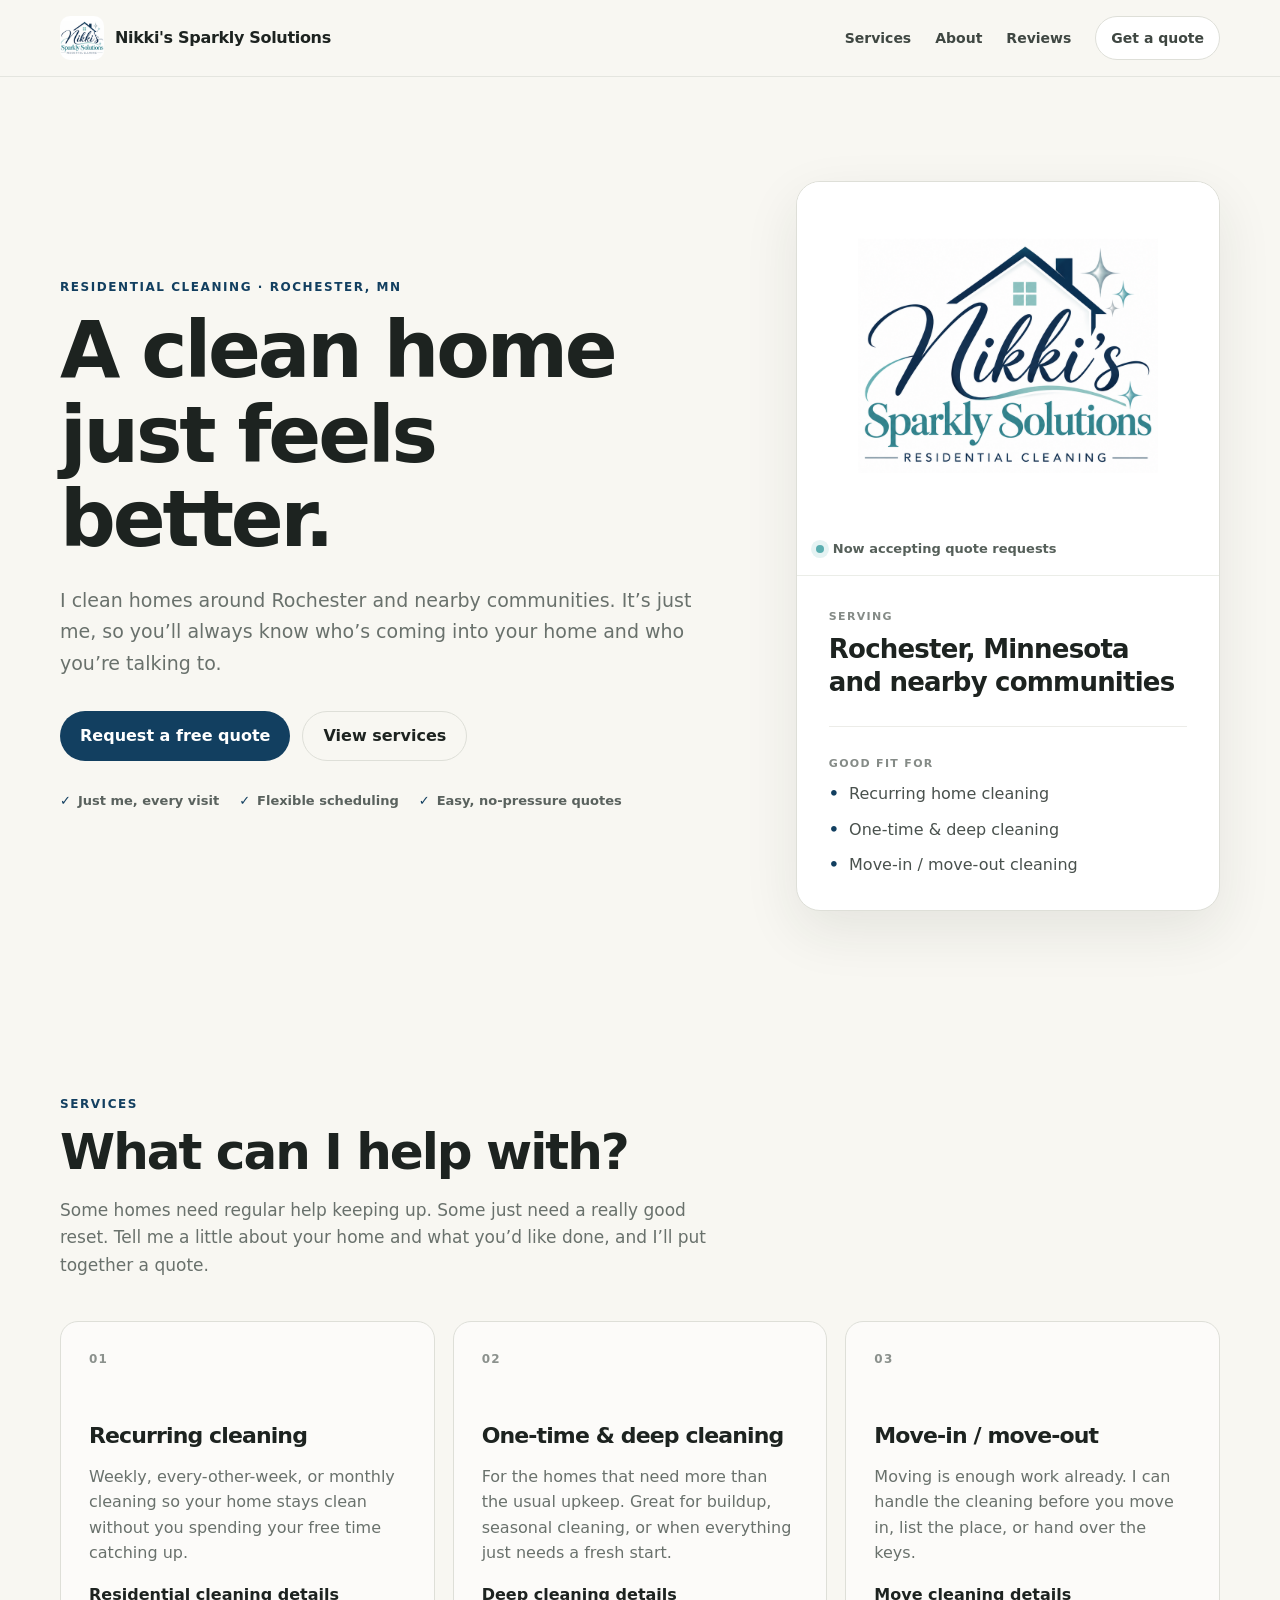
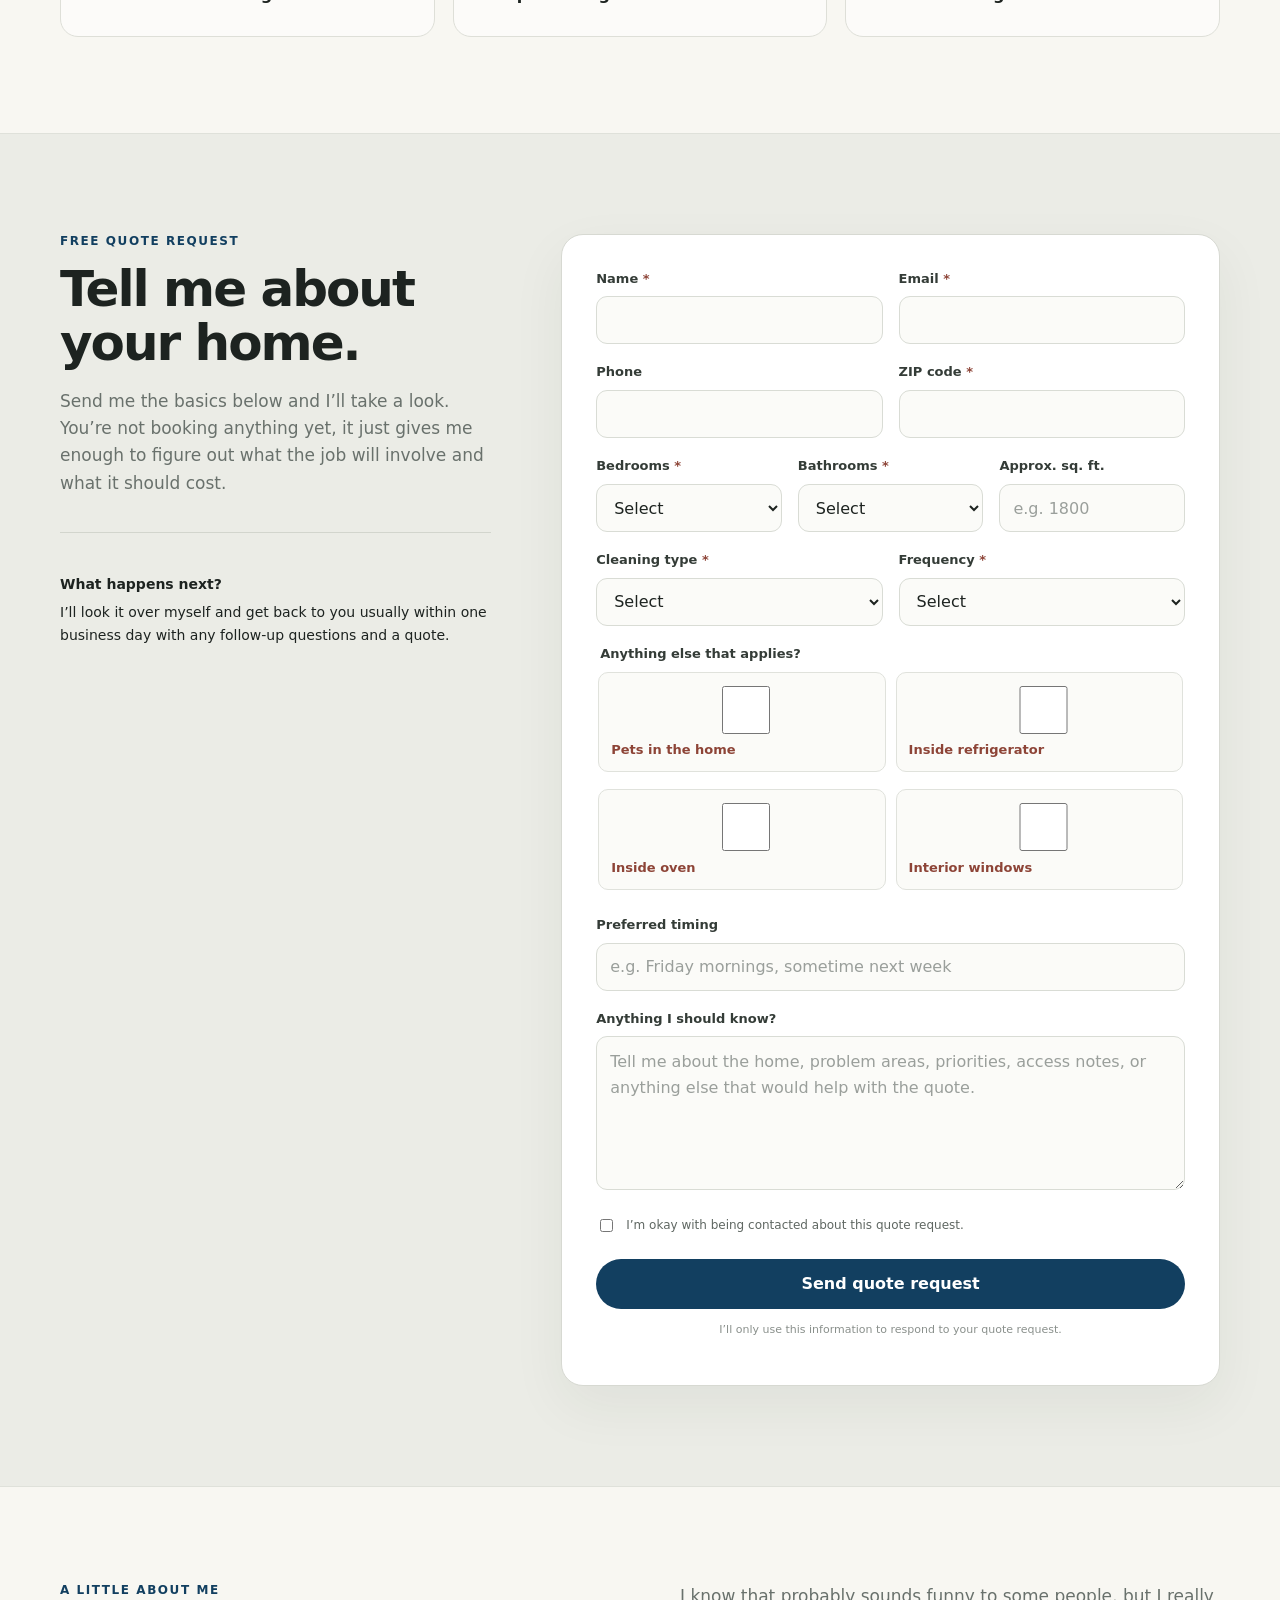
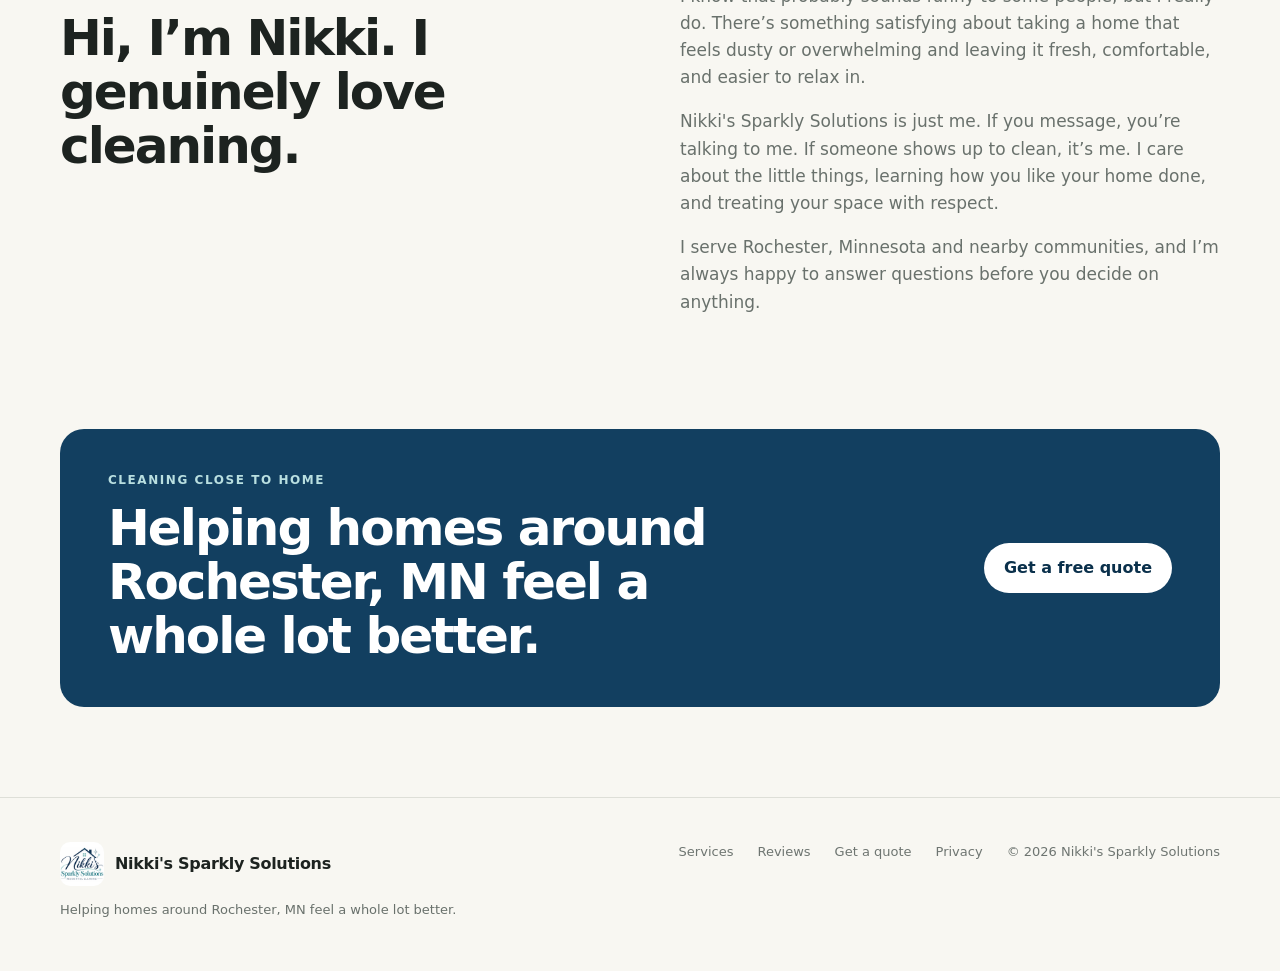
==== index.html @ f993e8e8 "Remove stale public script code and add privacy policy" ====
<!doctype html>
<html lang="en">
<head>
  <meta charset="utf-8">
  <meta name="viewport" content="width=device-width, initial-scale=1">
  <meta name="description" content="Residential cleaning in Rochester, Minnesota from Nikki's Sparkly Solutions. Tell me about your home and request a free quote online.">
  <meta name="theme-color" content="#f8f7f2">
  <meta name="robots" content="index, follow, max-image-preview:large">
  <meta name="geo.region" content="US-MN">
  <meta name="geo.placename" content="Rochester">
  <meta property="og:url" content="https://sparklynikki.com/">
  <meta property="og:type" content="website">
  <meta property="og:locale" content="en_US">
  <meta property="og:title" content="Nikki's Sparkly Solutions | Residential Cleaning in Rochester, MN">
  <meta property="og:description" content="Residential cleaning in Rochester, Minnesota from Nikki's Sparkly Solutions. Tell me about your home and request a free quote online.">
  <meta name="twitter:card" content="summary">
  <title>Nikki's Sparkly Solutions | Residential Cleaning in Rochester, MN</title>
  <link rel="canonical" id="canonical-link" href="https://sparklynikki.com/">
  <link rel="icon" type="image/png" href="assets/favicon.png">
  <meta property="og:image" id="og-image" content="https://sparklynikki.com/assets/logo.png">
  <link rel="stylesheet" href="styles.css">
  <script src="site-config.js"></script>
  <script defer src="script.js"></script>
</head>
<body data-page="home">
  <a class="skip-link" href="#main">Skip to content</a>

  <header class="site-header">
    <div class="shell nav-wrap">
      <a class="brand" href="#top" aria-label="Home">
        <img class="brand-logo-mark" src="assets/logo-mark.png" alt="" width="44" height="44">
        <span class="brand-name" data-business-name>Nikki's Sparkly Solutions</span>
      </a>
      <nav class="nav" aria-label="Primary navigation">
        <a href="#services">Services</a>
        <a href="#about">About</a>
        <a href="reviews.html">Reviews</a>
        <a href="#quote" class="nav-cta">Get a quote</a>
      </nav>
    </div>
  </header>

  <main id="main">
    <section class="hero" id="top">
      <div class="shell hero-grid">
        <div class="hero-copy">
          <p class="eyebrow">Residential cleaning · <span data-city-state>Rochester, MN</span></p>
          <h1>A clean home just feels better.</h1>
          <p class="hero-lede">I clean homes around Rochester and nearby communities. It’s just me, so you’ll always know who’s coming into your home and who you’re talking to.</p>
          <div class="hero-actions">
            <a class="button button-primary" href="#quote">Request a free quote</a>
            <a class="button button-secondary" href="#services">View services</a>
          </div>
          <div class="hero-points" aria-label="Highlights">
            <span>Just me, every visit</span>
            <span>Flexible scheduling</span>
            <span>Easy, no-pressure quotes</span>
          </div>
        </div>

        <aside class="hero-card" aria-label="Cleaning service overview">
          <div class="hero-logo-panel">
            <img src="assets/logo.png" alt="Nikki's Sparkly Solutions residential cleaning logo" width="800" height="800">
          </div>
          <div class="hero-card-top">
            <span class="status-dot"></span>
            <span>Now accepting quote requests</span>
          </div>
          <div class="hero-card-body">
            <p class="small-label">Serving</p>
            <p class="hero-card-big" data-service-area>Rochester, Minnesota and nearby communities</p>
            <div class="clean-line"></div>
            <p class="small-label">Good fit for</p>
            <ul class="plain-list">
              <li>Recurring home cleaning</li>
              <li>One-time & deep cleaning</li>
              <li>Move-in / move-out cleaning</li>
            </ul>
          </div>
        </aside>
      </div>
    </section>

    <section class="section" id="services">
      <div class="shell">
        <div class="section-heading">
          <p class="eyebrow">Services</p>
          <h2>What can I help with?</h2>
          <p>Some homes need regular help keeping up. Some just need a really good reset. Tell me a little about your home and what you’d like done, and I’ll put together a quote.</p>
        </div>

        <div class="service-grid">
          <article class="service-card">
            <span class="service-number">01</span>
            <h3>Recurring cleaning</h3>
            <p>Weekly, every-other-week, or monthly cleaning so your home stays clean without you spending your free time catching up.</p>
            <a class="service-link" href="residential-cleaning.html">Residential cleaning details</a>
          </article>
          <article class="service-card">
            <span class="service-number">02</span>
            <h3>One-time & deep cleaning</h3>
            <p>For the homes that need more than the usual upkeep. Great for buildup, seasonal cleaning, or when everything just needs a fresh start.</p>
            <a class="service-link" href="deep-cleaning.html">Deep cleaning details</a>
          </article>
          <article class="service-card">
            <span class="service-number">03</span>
            <h3>Move-in / move-out</h3>
            <p>Moving is enough work already. I can handle the cleaning before you move in, list the place, or hand over the keys.</p>
            <a class="service-link" href="move-out-cleaning.html">Move cleaning details</a>
          </article>
        </div>
      </div>
    </section>

    <section class="quote-section" id="quote">
      <div class="shell quote-grid">
        <div class="quote-intro">
          <p class="eyebrow">Free quote request</p>
          <h2>Tell me about your home.</h2>
          <p>Send me the basics below and I’ll take a look. You’re not booking anything yet, it just gives me enough to figure out what the job will involve and what it should cost.</p>

          <div class="quote-note">
            <p class="quote-note-title">What happens next?</p>
            <p>I’ll look it over myself and get back to you <span data-reply-time>usually within one business day</span> with any follow-up questions and a quote.</p>
          </div>
        </div>

        <div class="form-card">
          <form id="quote-form" method="POST" novalidate>
            <input type="hidden" name="_subject" value="New website cleaning quote request">
            <input type="hidden" name="_template" value="table">
            <input type="hidden" name="_captcha" value="false">
            <input type="text" name="_honey" class="honeypot" tabindex="-1" autocomplete="off" aria-hidden="true">

            <div class="form-row two-col">
              <div class="field">
                <label for="name">Name <span>*</span></label>
                <input id="name" name="name" type="text" autocomplete="name" maxlength="100" required>
              </div>
              <div class="field">
                <label for="email">Email <span>*</span></label>
                <input id="email" name="email" type="email" autocomplete="email" maxlength="254" required>
              </div>
            </div>

            <div class="form-row two-col">
              <div class="field">
                <label for="phone">Phone</label>
                <input id="phone" name="phone" type="tel" autocomplete="tel" inputmode="tel" maxlength="30">
              </div>
              <div class="field">
                <label for="zip">ZIP code <span>*</span></label>
                <input id="zip" name="zip_code" type="text" inputmode="numeric" autocomplete="postal-code" maxlength="10" required>
              </div>
            </div>

            <div class="form-row three-col">
              <div class="field">
                <label for="beds">Bedrooms <span>*</span></label>
                <select id="beds" name="bedrooms" required>
                  <option value="">Select</option>
                  <option>Studio</option>
                  <option>1</option><option>2</option><option>3</option><option>4</option><option>5+</option>
                </select>
              </div>
              <div class="field">
                <label for="baths">Bathrooms <span>*</span></label>
                <select id="baths" name="bathrooms" required>
                  <option value="">Select</option>
                  <option>1</option><option>1.5</option><option>2</option><option>2.5</option><option>3</option><option>3.5</option><option>4+</option>
                </select>
              </div>
              <div class="field">
                <label for="sqft">Approx. sq. ft.</label>
                <input id="sqft" name="square_feet" type="number" min="0" step="50" inputmode="numeric" placeholder="e.g. 1800">
              </div>
            </div>

            <div class="form-row two-col">
              <div class="field">
                <label for="cleaning-type">Cleaning type <span>*</span></label>
                <select id="cleaning-type" name="cleaning_type" required>
                  <option value="">Select</option>
                  <option>Standard / recurring</option>
                  <option>One-time clean</option>
                  <option>Deep clean</option>
                  <option>Move-in / move-out</option>
                  <option>Not sure yet</option>
                </select>
              </div>
              <div class="field">
                <label for="frequency">Frequency <span>*</span></label>
                <select id="frequency" name="frequency" required>
                  <option value="">Select</option>
                  <option>One time</option>
                  <option>Weekly</option>
                  <option>Every 2 weeks</option>
                  <option>Monthly</option>
                  <option>Not sure yet</option>
                </select>
              </div>
            </div>

            <fieldset class="field checkbox-fieldset">
              <legend>Anything else that applies?</legend>
              <div class="check-grid">
                <label class="check"><input type="checkbox" name="pets" value="Yes"><span>Pets in the home</span></label>
                <label class="check"><input type="checkbox" name="inside_fridge" value="Requested"><span>Inside refrigerator</span></label>
                <label class="check"><input type="checkbox" name="inside_oven" value="Requested"><span>Inside oven</span></label>
                <label class="check"><input type="checkbox" name="interior_windows" value="Requested"><span>Interior windows</span></label>
              </div>
            </fieldset>

            <div class="field">
              <label for="timing">Preferred timing</label>
              <input id="timing" name="preferred_timing" type="text" maxlength="150" placeholder="e.g. Friday mornings, sometime next week">
            </div>

            <div class="field">
              <label for="notes">Anything I should know?</label>
              <textarea id="notes" name="notes" rows="5" maxlength="2000" placeholder="Tell me about the home, problem areas, priorities, access notes, or anything else that would help with the quote."></textarea>
            </div>

            <label class="consent-check">
              <input type="checkbox" id="contact-consent" name="contact_consent" value="Yes" required>
              <span>I’m okay with being contacted about this quote request.</span>
            </label>

            <button class="button button-primary button-full" type="submit" id="submit-button">Send quote request</button>
            <p class="form-privacy">I’ll only use this information to respond to your quote request.</p>
            <div class="form-message" id="form-message" role="status" aria-live="polite"></div>
          </form>
        </div>
      </div>
    </section>

    <section class="section about-section" id="about">
      <div class="shell about-grid">
        <div>
          <p class="eyebrow">A little about me</p>
          <h2>Hi, I’m Nikki. I genuinely love cleaning.</h2>
        </div>
        <div class="about-copy">
          <p>I know that probably sounds funny to some people, but I really do. There’s something satisfying about taking a home that feels dusty or overwhelming and leaving it fresh, comfortable, and easier to relax in.</p>
          <p><span data-business-name>Nikki's Sparkly Solutions</span> is just me. If you message, you’re talking to me. If someone shows up to clean, it’s me. I care about the little things, learning how you like your home done, and treating your space with respect.</p>
          <p>I serve <span data-service-area>Rochester, Minnesota and nearby communities</span>, and I’m always happy to answer questions before you decide on anything.</p>
        </div>
      </div>
    </section>

    <section class="service-area-section">
      <div class="shell service-area-card">
        <div>
          <p class="eyebrow">Cleaning close to home</p>
          <h2>Helping homes around <span data-city-state>Rochester, MN</span> feel a whole lot better.</h2>
        </div>
        <a class="button button-light" href="#quote">Get a free quote</a>
      </div>
    </section>
  </main>

  <footer class="site-footer">
    <div class="shell footer-wrap">
      <div>
        <a class="brand footer-brand" href="#top">
          <img class="brand-logo-mark" src="assets/logo-mark.png" alt="" width="44" height="44">
          <span class="brand-name" data-business-name>Nikki's Sparkly Solutions</span>
        </a>
        <p>Helping homes around <span data-city-state>Rochester, MN</span> feel a whole lot better.</p>
      </div>
      <div class="footer-right">
        <a href="#services">Services</a>
        <a href="reviews.html">Reviews</a>
        <a href="#quote">Get a quote</a>
        <a href="privacy.html">Privacy</a>
        <span>© <span id="year"></span> <span data-business-name>Nikki's Sparkly Solutions</span></span>
      </div>
    </div>
  </footer>
<script src="/admin/tracker.js" data-api="https://admin.bells-pvm.workers.dev" defer></script>
</body>
</html>
---- styles.css ----
:root {
  --paper: #f8f7f2;
  --paper-2: #f0eee7;
  --ink: #1d2320;
  --muted: #69716c;
  --line: #dedfd8;
  --green: #123f60;
  --green-dark: #0a304b;
  --green-soft: #e3f1f1;
  --teal: #5aaeb0;
  --white: #ffffff;
  --shadow: 0 20px 55px rgba(28, 39, 34, .09);
  --radius: 18px;
  --radius-sm: 12px;
  --shell: 1160px;
}

* { box-sizing: border-box; }
html { scroll-behavior: smooth; }
body {
  margin: 0;
  background: var(--paper);
  color: var(--ink);
  font-family: Inter, ui-sans-serif, system-ui, -apple-system, BlinkMacSystemFont, "Segoe UI", sans-serif;
  line-height: 1.6;
  -webkit-font-smoothing: antialiased;
}

button, input, select, textarea { font: inherit; }
a { color: inherit; text-decoration: none; }
img { max-width: 100%; display: block; }

.skip-link {
  position: absolute;
  left: -9999px;
  top: 10px;
  background: var(--ink);
  color: white;
  padding: 10px 14px;
  z-index: 100;
}
.skip-link:focus { left: 10px; }

.shell { width: min(calc(100% - 40px), var(--shell)); margin: 0 auto; }

.site-header {
  position: sticky;
  top: 0;
  z-index: 20;
  background: rgba(248, 247, 242, .92);
  backdrop-filter: blur(14px);
  border-bottom: 1px solid rgba(222, 223, 216, .75);
}
.nav-wrap { height: 76px; display: flex; align-items: center; justify-content: space-between; gap: 20px; }
.brand { display: inline-flex; align-items: center; gap: 11px; font-weight: 740; letter-spacing: -.02em; }
.brand-logo-mark { width: 44px; height: 44px; object-fit: contain; flex: 0 0 auto; border-radius: 10px; }
.brand-name { font-size: 16px; white-space: nowrap; }
.nav { display: flex; align-items: center; gap: 24px; font-size: 14px; font-weight: 620; }
.nav a { color: #3f4742; }
.nav a:hover { color: var(--ink); }
.nav-cta { padding: 10px 15px; border: 1px solid var(--line); border-radius: 999px; background: #fff; }

.hero { padding: 104px 0 90px; overflow: hidden; }
.hero-grid { display: grid; grid-template-columns: minmax(0, 1.12fr) minmax(320px, .72fr); gap: 76px; align-items: center; }
.eyebrow {
  margin: 0 0 14px;
  color: var(--green);
  font-size: 12px;
  line-height: 1.2;
  font-weight: 800;
  letter-spacing: .13em;
  text-transform: uppercase;
}
h1, h2, h3 { margin-top: 0; line-height: 1.08; letter-spacing: -.04em; }
h1 { max-width: 800px; margin-bottom: 24px; font-size: clamp(46px, 6.2vw, 78px); font-weight: 760; }
h2 { margin-bottom: 18px; font-size: clamp(34px, 4vw, 50px); font-weight: 740; }
h3 { margin-bottom: 12px; font-size: 22px; font-weight: 730; }
.hero-lede { max-width: 650px; margin: 0; color: var(--muted); font-size: 19px; line-height: 1.65; }
.hero-actions { display: flex; flex-wrap: wrap; gap: 12px; margin-top: 32px; }
.button {
  min-height: 50px;
  display: inline-flex;
  align-items: center;
  justify-content: center;
  border: 0;
  border-radius: 999px;
  padding: 0 20px;
  font-weight: 750;
  cursor: pointer;
  transition: transform .16s ease, background .16s ease, border-color .16s ease;
}
.button:hover { transform: translateY(-1px); }
.button-primary { background: var(--green); color: white; }
.button-primary:hover { background: var(--green-dark); }
.button-secondary { border: 1px solid var(--line); background: transparent; color: var(--ink); }
.button-secondary:hover { background: white; }
.button-light { background: white; color: var(--green-dark); }
.button-full { width: 100%; margin-top: 8px; }
.hero-points { margin-top: 30px; display: flex; flex-wrap: wrap; gap: 10px 20px; color: #5a625e; font-size: 13px; font-weight: 650; }
.hero-points span::before { content: "✓"; margin-right: 7px; color: var(--green); font-weight: 900; }

.hero-card { border: 1px solid var(--line); background: var(--white); border-radius: 24px; box-shadow: var(--shadow); overflow: hidden; }
.hero-logo-panel { padding: 24px 28px 18px; background: #fff; display: grid; place-items: center; }
.hero-logo-panel img { width: min(100%, 300px); height: auto; }

.hero-card-top { padding: 15px 19px; display: flex; align-items: center; gap: 9px; border-bottom: 1px solid #ebede8; color: #56605a; font-size: 13px; font-weight: 650; }
.status-dot { width: 8px; height: 8px; background: var(--teal); border-radius: 50%; box-shadow: 0 0 0 5px #e5f3f3; }
.hero-card-body { padding: 32px; }
.small-label { margin: 0 0 8px; color: #858b87; font-size: 11px; font-weight: 800; letter-spacing: .12em; text-transform: uppercase; }
.hero-card-big { margin: 0; font-size: 26px; line-height: 1.25; font-weight: 740; letter-spacing: -.03em; }
.clean-line { height: 1px; background: #ecece8; margin: 28px 0; }
.plain-list { list-style: none; padding: 0; margin: 0; display: grid; gap: 10px; color: #49514d; }
.plain-list li::before { content: "•"; color: var(--green); margin-right: 10px; font-weight: 900; }

.section { padding: 96px 0; }
.section-heading { max-width: 760px; margin-bottom: 42px; }
.section-heading > p:last-child { max-width: 670px; margin: 0; color: var(--muted); font-size: 17px; }
.service-grid { display: grid; grid-template-columns: repeat(3, 1fr); gap: 18px; }
.service-card { min-height: 250px; padding: 28px; border: 1px solid var(--line); border-radius: var(--radius); background: rgba(255,255,255,.58); }
.service-number { display: block; margin-bottom: 55px; color: #8b918d; font-size: 12px; font-weight: 800; letter-spacing: .1em; }
.service-card p { margin-bottom: 0; color: var(--muted); }

.quote-section { padding: 100px 0; background: #ebece6; border-top: 1px solid #dfe1da; border-bottom: 1px solid #dfe1da; }
.quote-grid { display: grid; grid-template-columns: .72fr 1.1fr; gap: 70px; align-items: start; }
.quote-intro { position: sticky; top: 120px; }
.quote-intro > p:not(.eyebrow) { color: var(--muted); font-size: 17px; }
.quote-note { margin-top: 35px; padding-top: 26px; border-top: 1px solid #d2d5cd; }
.quote-note-title { margin-bottom: 6px !important; color: var(--ink) !important; font-size: 14px !important; font-weight: 780; }
.quote-note p:last-child { margin: 0; font-size: 14px !important; }
.form-card { padding: 34px; border: 1px solid #d7d9d2; border-radius: 22px; background: white; box-shadow: 0 20px 55px rgba(36, 48, 42, .06); }
.form-row { display: grid; gap: 16px; }
.two-col { grid-template-columns: repeat(2, minmax(0,1fr)); }
.three-col { grid-template-columns: repeat(3, minmax(0,1fr)); }
.field { margin-bottom: 18px; }
.field label, .field legend { display: block; margin-bottom: 7px; color: #343c37; font-size: 13px; font-weight: 760; }
.field label span { color: #8d4437; }
.field input, .field select, .field textarea {
  width: 100%;
  border: 1px solid #d9dcd5;
  border-radius: 11px;
  background: #fbfbf8;
  color: var(--ink);
  outline: none;
  transition: border-color .15s ease, box-shadow .15s ease, background .15s ease;
}
.field input, .field select { height: 48px; padding: 0 13px; }
.field textarea { padding: 12px 13px; resize: vertical; min-height: 120px; }
.field input:focus, .field select:focus, .field textarea:focus { border-color: #73927f; box-shadow: 0 0 0 4px rgba(36,79,61,.09); background: white; }
.field input::placeholder, .field textarea::placeholder { color: #9a9f9b; }
.checkbox-fieldset { padding: 0; border: 0; }
.check-grid { display: grid; grid-template-columns: repeat(2, 1fr); gap: 10px; }
.check { min-height: 46px; display: flex; align-items: center; gap: 9px; padding: 10px 12px; border: 1px solid #e0e2dc; border-radius: 10px; background: #fbfbf8; color: #4c554f; font-size: 13px; font-weight: 600; cursor: pointer; }
.check input, .consent-check input { accent-color: var(--green); }
.consent-check { margin: 2px 0 16px; display: flex; align-items: flex-start; gap: 10px; color: #5f6762; font-size: 12px; }
.consent-check input { margin-top: 3px; }
.form-privacy { margin: 12px 0 0; text-align: center; color: #8a908c; font-size: 11px; }
.form-message { min-height: 0; margin-top: 12px; padding: 0; border-radius: 10px; font-size: 13px; font-weight: 650; }
.form-message.success, .form-message.error { padding: 11px 13px; }
.form-message.success { background: #e8f3ec; color: #245239; }
.form-message.error { background: #f7e9e5; color: #773d32; }
.honeypot { position: absolute !important; left: -9999px !important; opacity: 0 !important; pointer-events: none !important; }

.about-section { background: var(--paper); }
.about-grid { display: grid; grid-template-columns: 1fr 1fr; gap: 80px; align-items: start; }
.about-copy { max-width: 570px; color: var(--muted); font-size: 17px; }
.about-copy p:first-child { margin-top: 0; }

.service-area-section { padding: 0 0 90px; }
.service-area-card { min-height: 260px; padding: 44px 48px; display: flex; align-items: center; justify-content: space-between; gap: 30px; border-radius: 24px; background: var(--green); color: white; }
.service-area-card .eyebrow { color: #b9dfe0; }
.service-area-card h2 { max-width: 700px; margin: 0; }

.site-footer { padding: 44px 0 50px; border-top: 1px solid var(--line); }
.footer-wrap { display: flex; justify-content: space-between; gap: 30px; }
.footer-brand { margin-bottom: 14px; }
.site-footer p { margin: 0; color: var(--muted); font-size: 13px; }
.footer-right { display: flex; flex-wrap: wrap; align-items: flex-start; justify-content: flex-end; gap: 18px 24px; color: #6e7571; font-size: 13px; }
.footer-right a:hover { color: var(--ink); }

@media (max-width: 900px) {
  .hero { padding-top: 74px; }
  .hero-grid, .quote-grid, .about-grid { grid-template-columns: 1fr; gap: 44px; }
  .hero-card { max-width: 620px; }
  .service-grid { grid-template-columns: 1fr; }
  .service-card { min-height: auto; }
  .service-number { margin-bottom: 34px; }
  .quote-intro { position: static; }
}

@media (max-width: 660px) {
  .shell { width: min(calc(100% - 28px), var(--shell)); }
  .nav-wrap { height: 68px; }
  .nav > a:not(.nav-cta) { display: none; }
  .brand-name { font-size: 15px; }
  .hero { padding: 58px 0 68px; }
  h1 { font-size: clamp(42px, 13vw, 60px); }
  h2 { font-size: 36px; }
  .hero-lede { font-size: 17px; }
  .hero-actions { flex-direction: column; align-items: stretch; }
  .button { width: 100%; }
  .hero-card-body { padding: 25px; }
  .section, .quote-section { padding: 72px 0; }
  .two-col, .three-col, .check-grid { grid-template-columns: 1fr; }
  .form-card { padding: 23px 18px; border-radius: 17px; }
  .service-area-section { padding-bottom: 65px; }
  .service-area-card { padding: 34px 25px; align-items: stretch; flex-direction: column; }
  .footer-wrap { flex-direction: column; }
  .footer-right { justify-content: flex-start; }
}

@media (prefers-reduced-motion: reduce) {
  html { scroll-behavior: auto; }
  *, *::before, *::after { transition: none !important; }
}

/* Service detail pages */
.service-link { display:inline-block; margin-top:1rem; font-weight:700; color:inherit; text-underline-offset:4px; }
.inner-hero { padding: 7rem 0 4rem; }
.inner-hero .shell { max-width: 900px; }
.inner-hero h1 { max-width: 820px; }
.inner-lede { max-width: 760px; font-size: 1.15rem; line-height: 1.75; color: var(--muted, #59615c); }
.content-section { padding: 4rem 0 6rem; }
.content-grid { display:grid; grid-template-columns: 1.1fr .9fr; gap:4rem; align-items:start; }
.content-copy h2 { margin-top:0; }
.content-copy p, .content-copy li { line-height:1.75; }
.detail-card { border:1px solid rgba(30,45,38,.12); border-radius:20px; padding:2rem; background:#fff; position:sticky; top:6rem; }
.detail-card h3 { margin-top:0; }
.detail-card ul { padding-left:1.15rem; line-height:1.8; }
.breadcrumb { font-size:.92rem; margin-bottom:1.5rem; }
.breadcrumb a { color:inherit; text-underline-offset:3px; }
@media (max-width: 760px) { .inner-hero { padding:5rem 0 3rem; } .content-grid { grid-template-columns:1fr; gap:2rem; } .detail-card { position:static; } }


/* Reviews */
.reviews-hero { padding-bottom: 3rem; }
.reviews-hero-actions { display:flex; flex-wrap:wrap; gap:12px; margin-top:28px; }
.reviews-summary { display:flex; align-items:end; justify-content:space-between; gap:30px; margin-bottom:30px; }
.reviews-summary h2 { margin-bottom:8px; }
.reviews-status { margin:0; color:var(--muted); max-width:680px; }
.text-link { font-weight:750; text-decoration:underline; text-underline-offset:4px; white-space:nowrap; }
.reviews-grid { display:grid; grid-template-columns:repeat(2,minmax(0,1fr)); gap:18px; }
.review-card { padding:28px; border:1px solid var(--line); border-radius:var(--radius); background:rgba(255,255,255,.72); }
.review-card-top { display:flex; align-items:center; justify-content:space-between; gap:18px; }
.review-author-wrap { display:flex; align-items:center; gap:10px; min-width:0; }
.review-avatar { width:36px; height:36px; border-radius:50%; object-fit:cover; flex:0 0 auto; }
.review-author { color:var(--ink); font-weight:800; text-decoration:none; }
.review-author:hover { text-decoration:underline; text-underline-offset:3px; }
.review-stars { color:#8d6d24; letter-spacing:.08em; white-space:nowrap; }
.review-time { margin:6px 0 18px; color:#8a908c; font-size:12px; }
.review-text { margin:0; color:#48504b; line-height:1.75; }
.review-source { margin:20px 0 0; color:#8a908c; font-size:11px; font-weight:700; text-transform:uppercase; letter-spacing:.08em; }
.google-place-attributions { display:flex; flex-wrap:wrap; gap:8px 14px; margin-top:16px; color:#8a908c; font-size:11px; }
.review-cta { margin-top:48px; min-height:230px; padding:40px 44px; border-radius:24px; background:var(--green); color:#fff; display:flex; align-items:center; justify-content:space-between; gap:32px; }
.review-cta .eyebrow { color:#b9dfe0; }
.review-cta h2 { max-width:670px; margin-bottom:10px; }
.review-cta p:last-child { max-width:650px; margin-bottom:0; color:#d8e4dc; }
.is-disabled { cursor:not-allowed; opacity:.58; }
a.is-disabled { pointer-events:none; }
@media (max-width:760px) { .reviews-summary, .review-cta { align-items:stretch; flex-direction:column; } .reviews-grid { grid-template-columns:1fr; } .review-cta { padding:32px 24px; } .reviews-hero-actions { flex-direction:column; } }

/* Final brand responsiveness */
@media (max-width: 460px) {
  .brand-name { display: none; }
  .brand-logo-mark { width: 40px; height: 40px; }
  .nav-wrap { gap: 12px; }
}
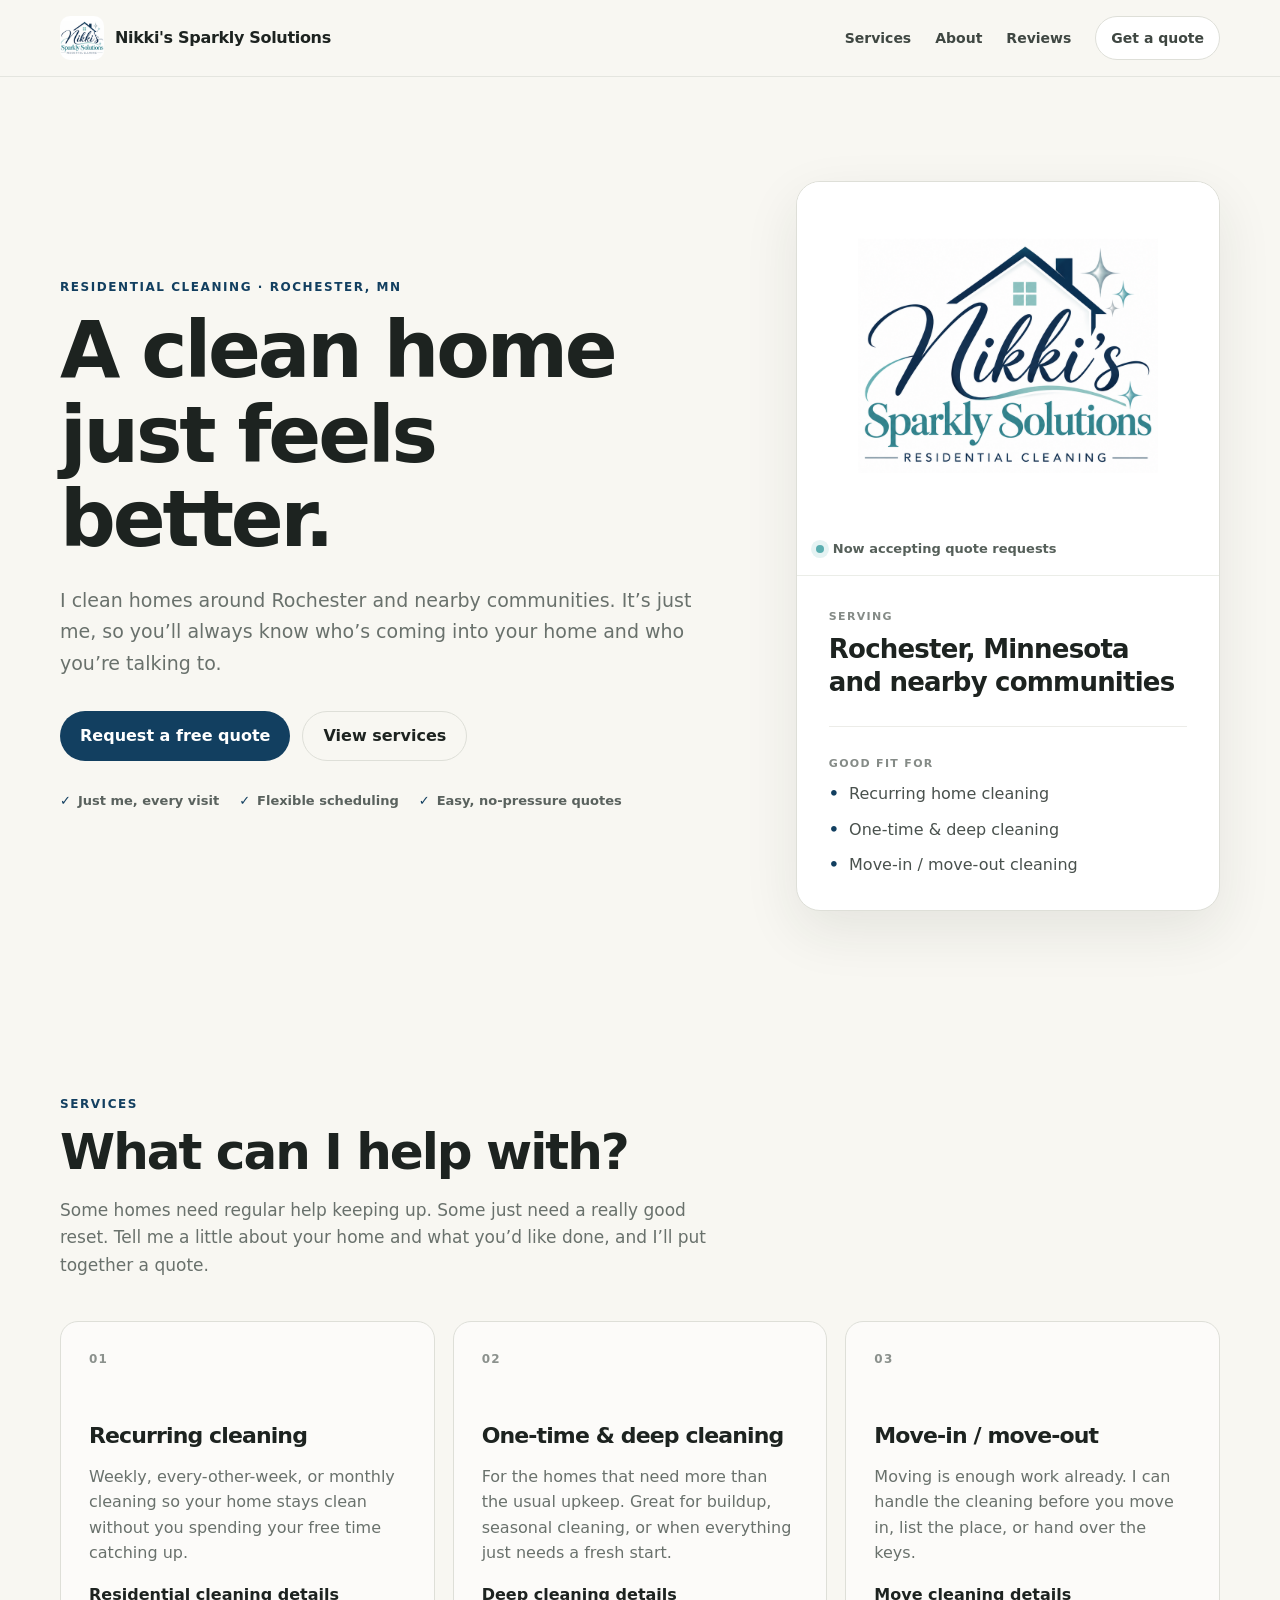
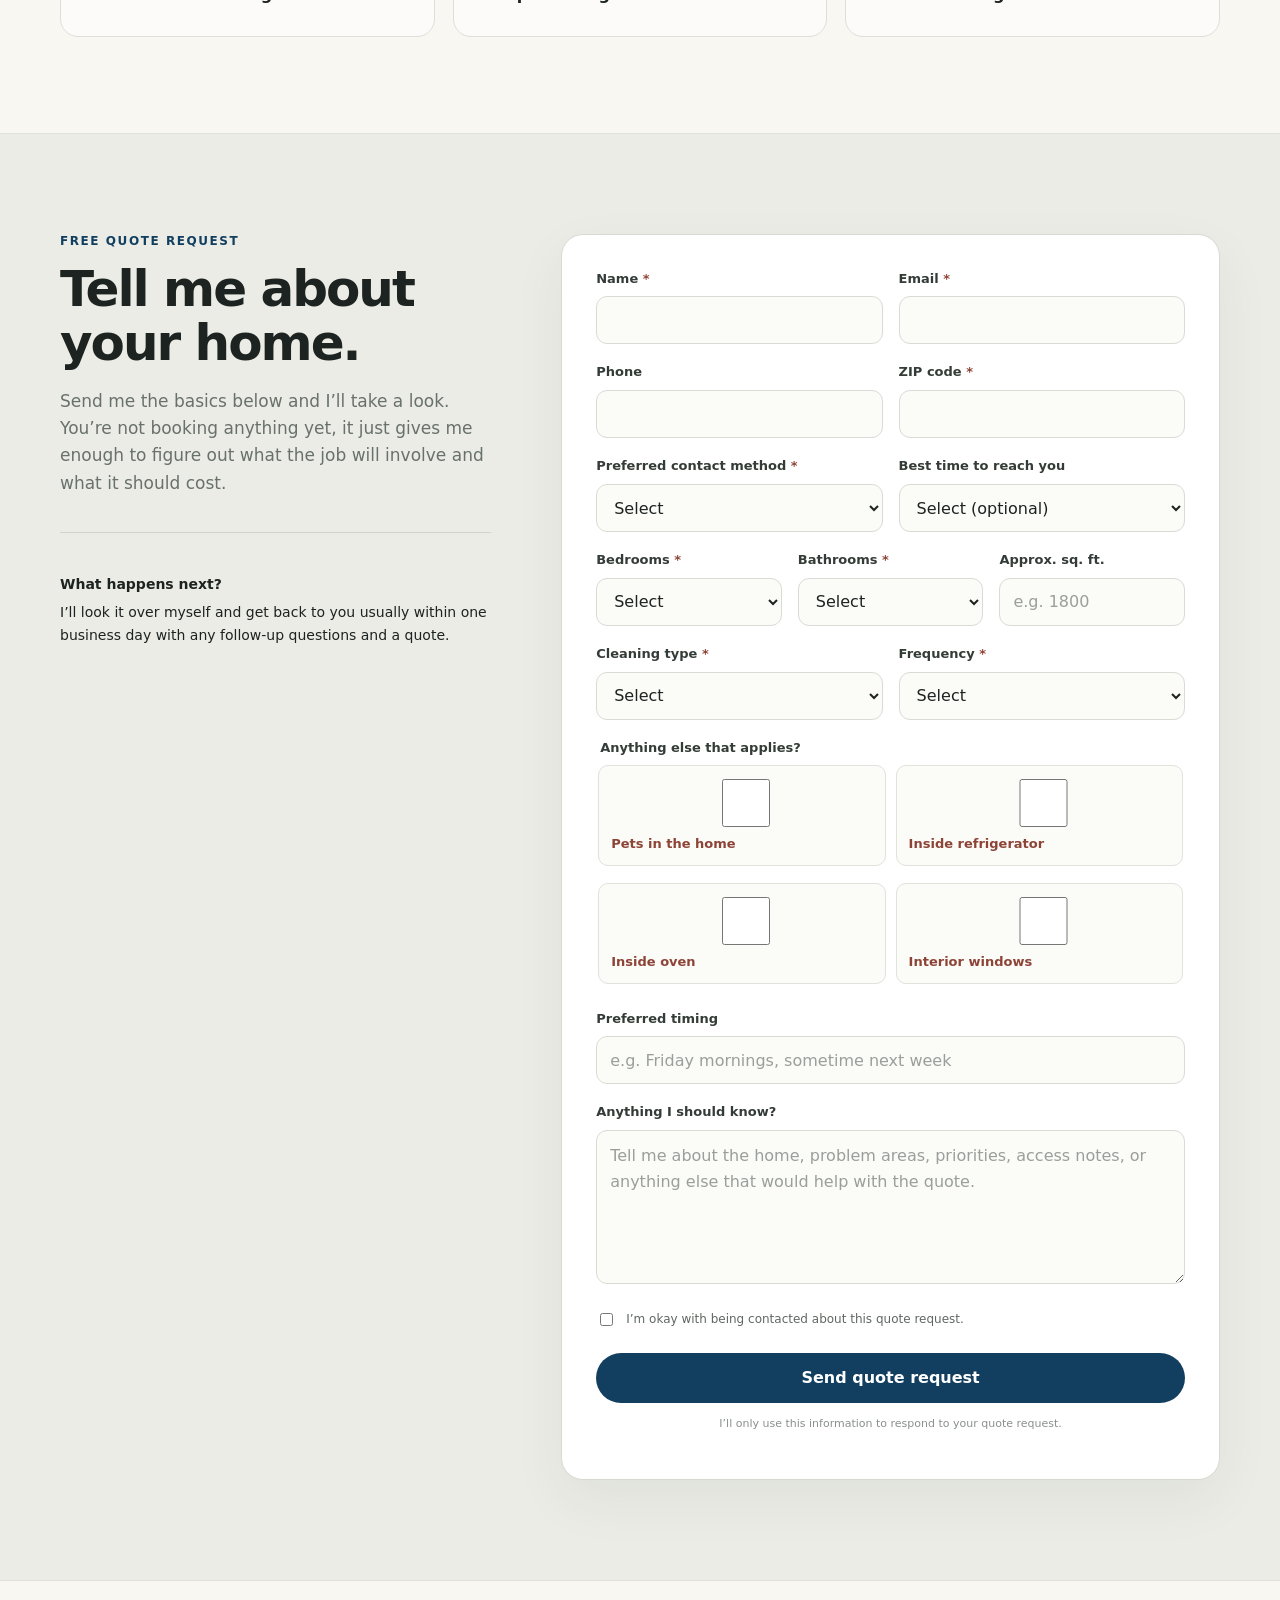
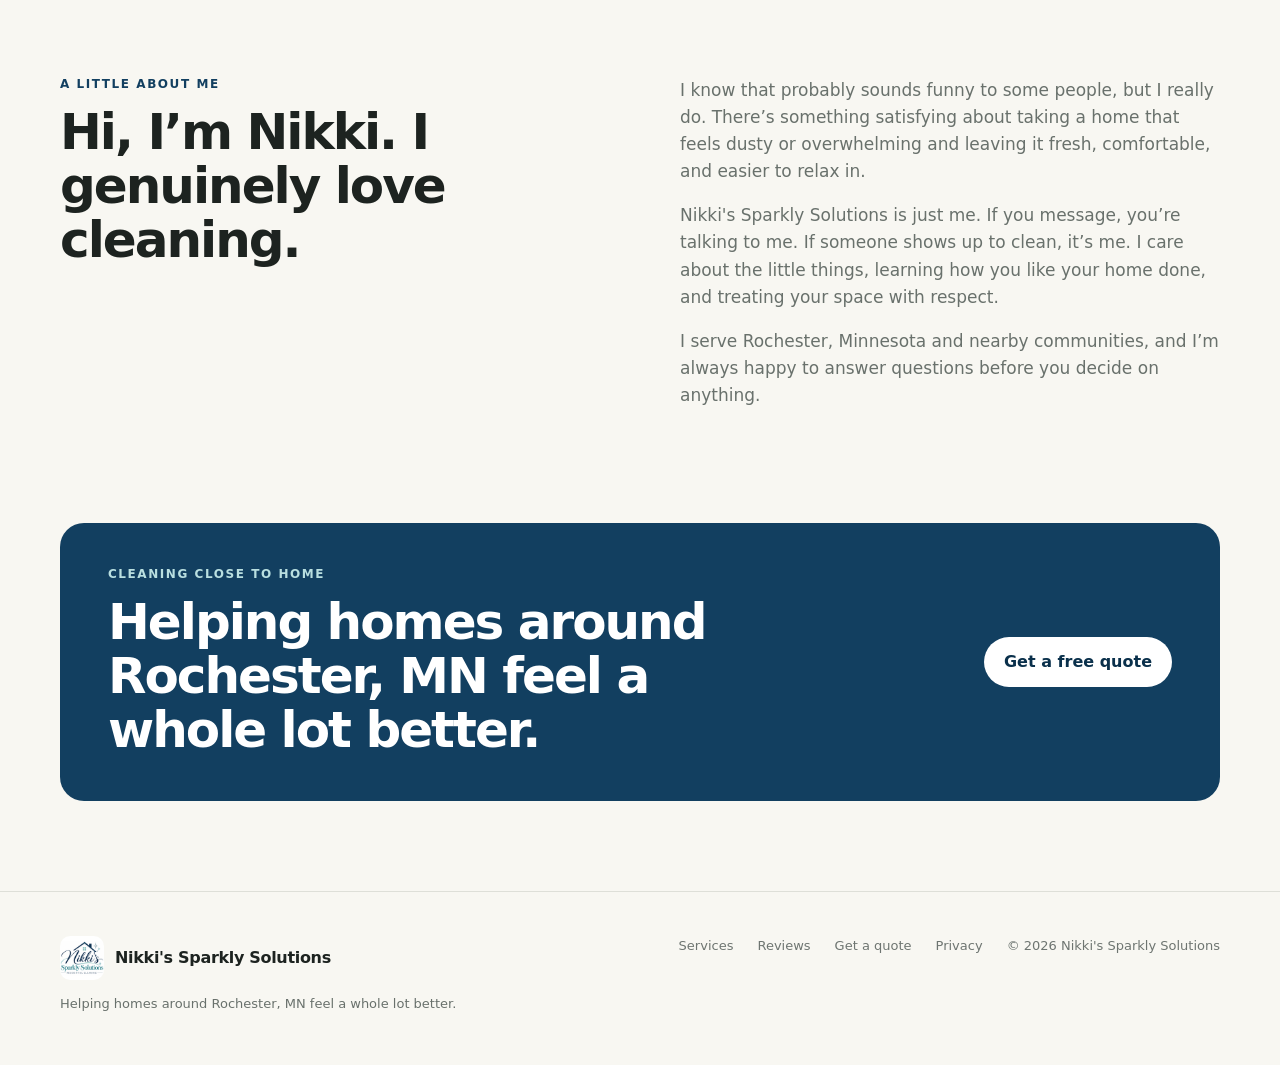
==== commit 9ad34b01: "Collect and show inquiry contact preferences" ====
--- a/index.html
+++ b/index.html
@@ -20,7 +20,7 @@
   <meta property="og:image" id="og-image" content="https://sparklynikki.com/assets/logo.png">
   <link rel="stylesheet" href="styles.css">
   <script src="site-config.js"></script>
-  <script defer src="script.js"></script>
+  <script defer src="script.js?v=contact-preferences-1"></script>
 </head>
 <body data-page="home">
   <a class="skip-link" href="#main">Skip to content</a>
@@ -154,6 +154,22 @@
               </div>
             </div>
 
+            <div class="form-row two-col">
+              <div class="field">
+                <label for="contact-method">Preferred contact method <span>*</span></label>
+                <select id="contact-method" name="preferred_contact_method" required>
+                  <option value="">Select</option>
+                  <option>Text message</option><option>Phone call</option><option>Email</option>
+                </select>
+              </div>
+              <div class="field">
+                <label for="contact-time">Best time to reach you</label>
+                <select id="contact-time" name="best_contact_time">
+                  <option value="">Select (optional)</option>
+                  <option>Morning</option><option>Afternoon</option><option>Evening</option><option>Anytime</option>
+                </select>
+              </div>
+            </div>
             <div class="form-row three-col">
               <div class="field">
                 <label for="beds">Bedrooms <span>*</span></label>
@@ -277,6 +293,6 @@
       </div>
     </div>
   </footer>
-<script src="/admin/tracker.js" data-api="https://admin.bells-pvm.workers.dev" defer></script>
+<script src="/admin/tracker.js?v=form-crm-1" data-api="https://admin.bells-pvm.workers.dev" defer></script>
 </body>
 </html>
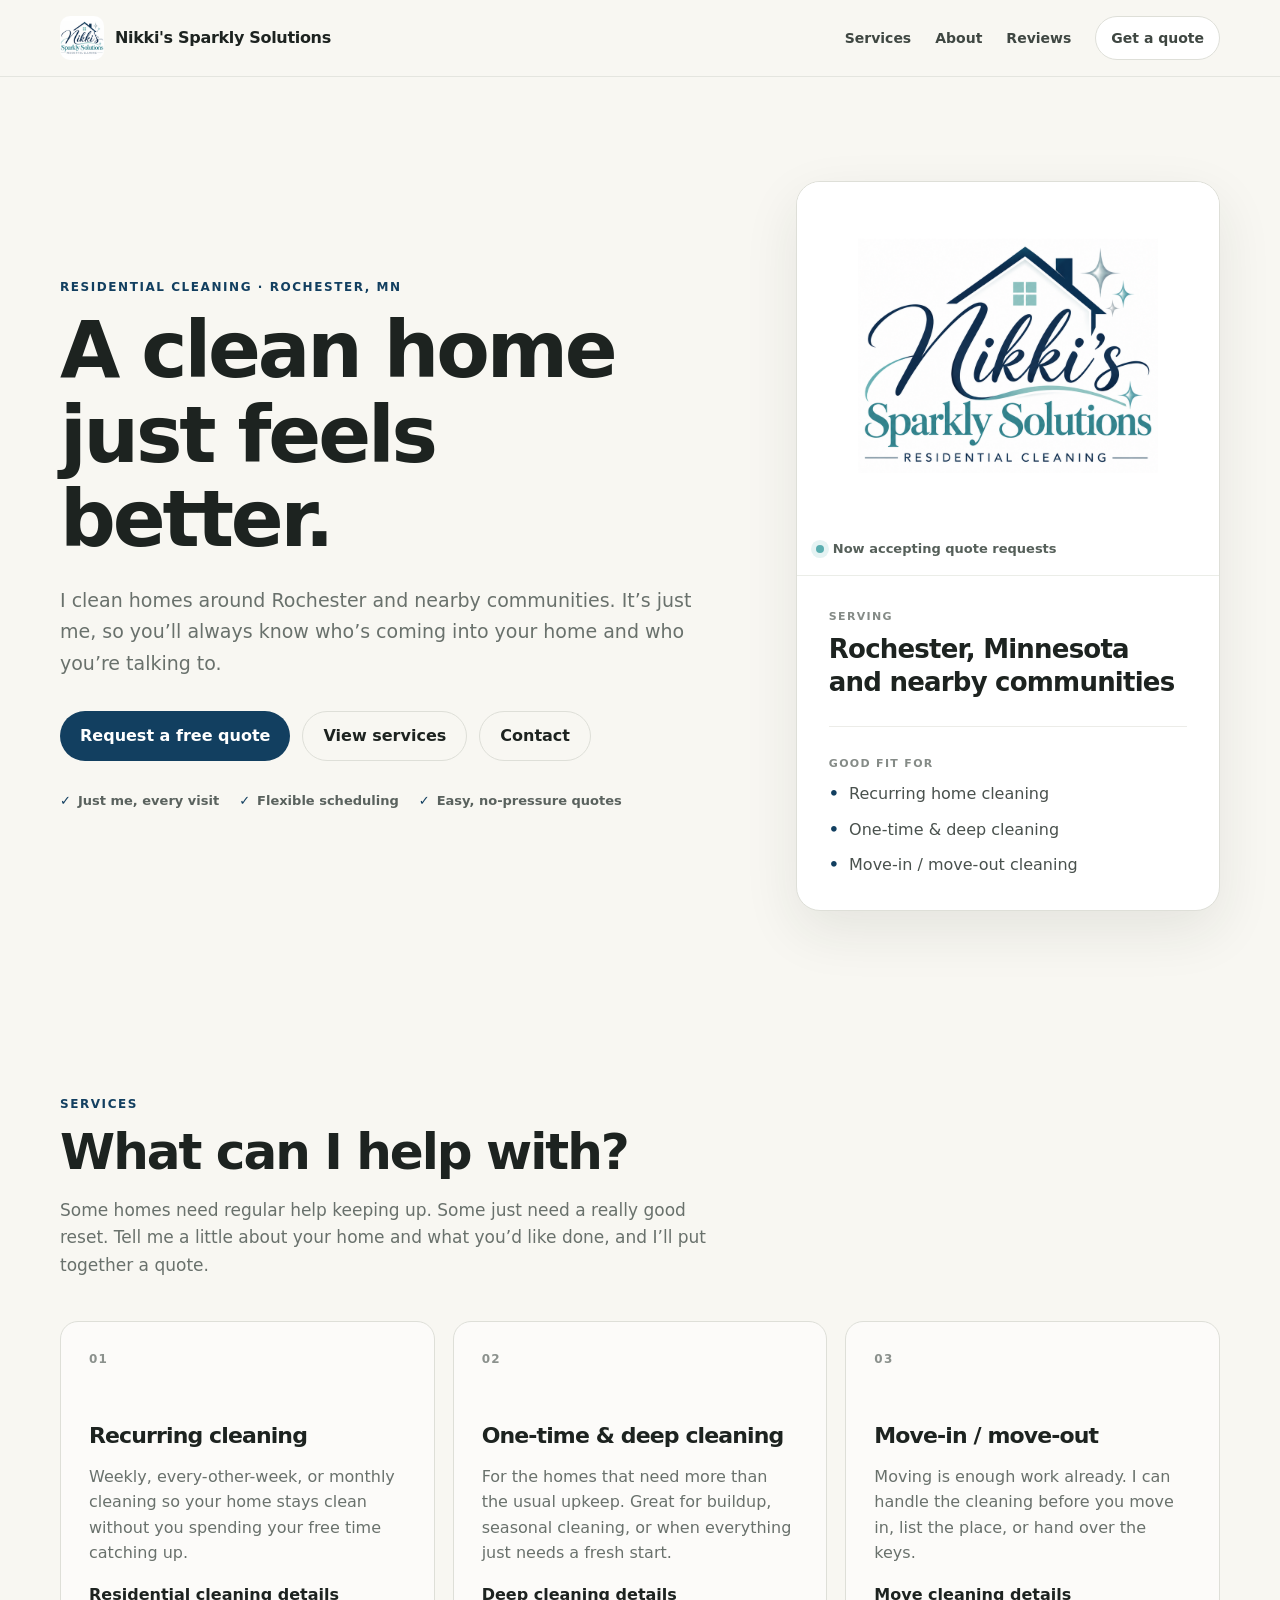
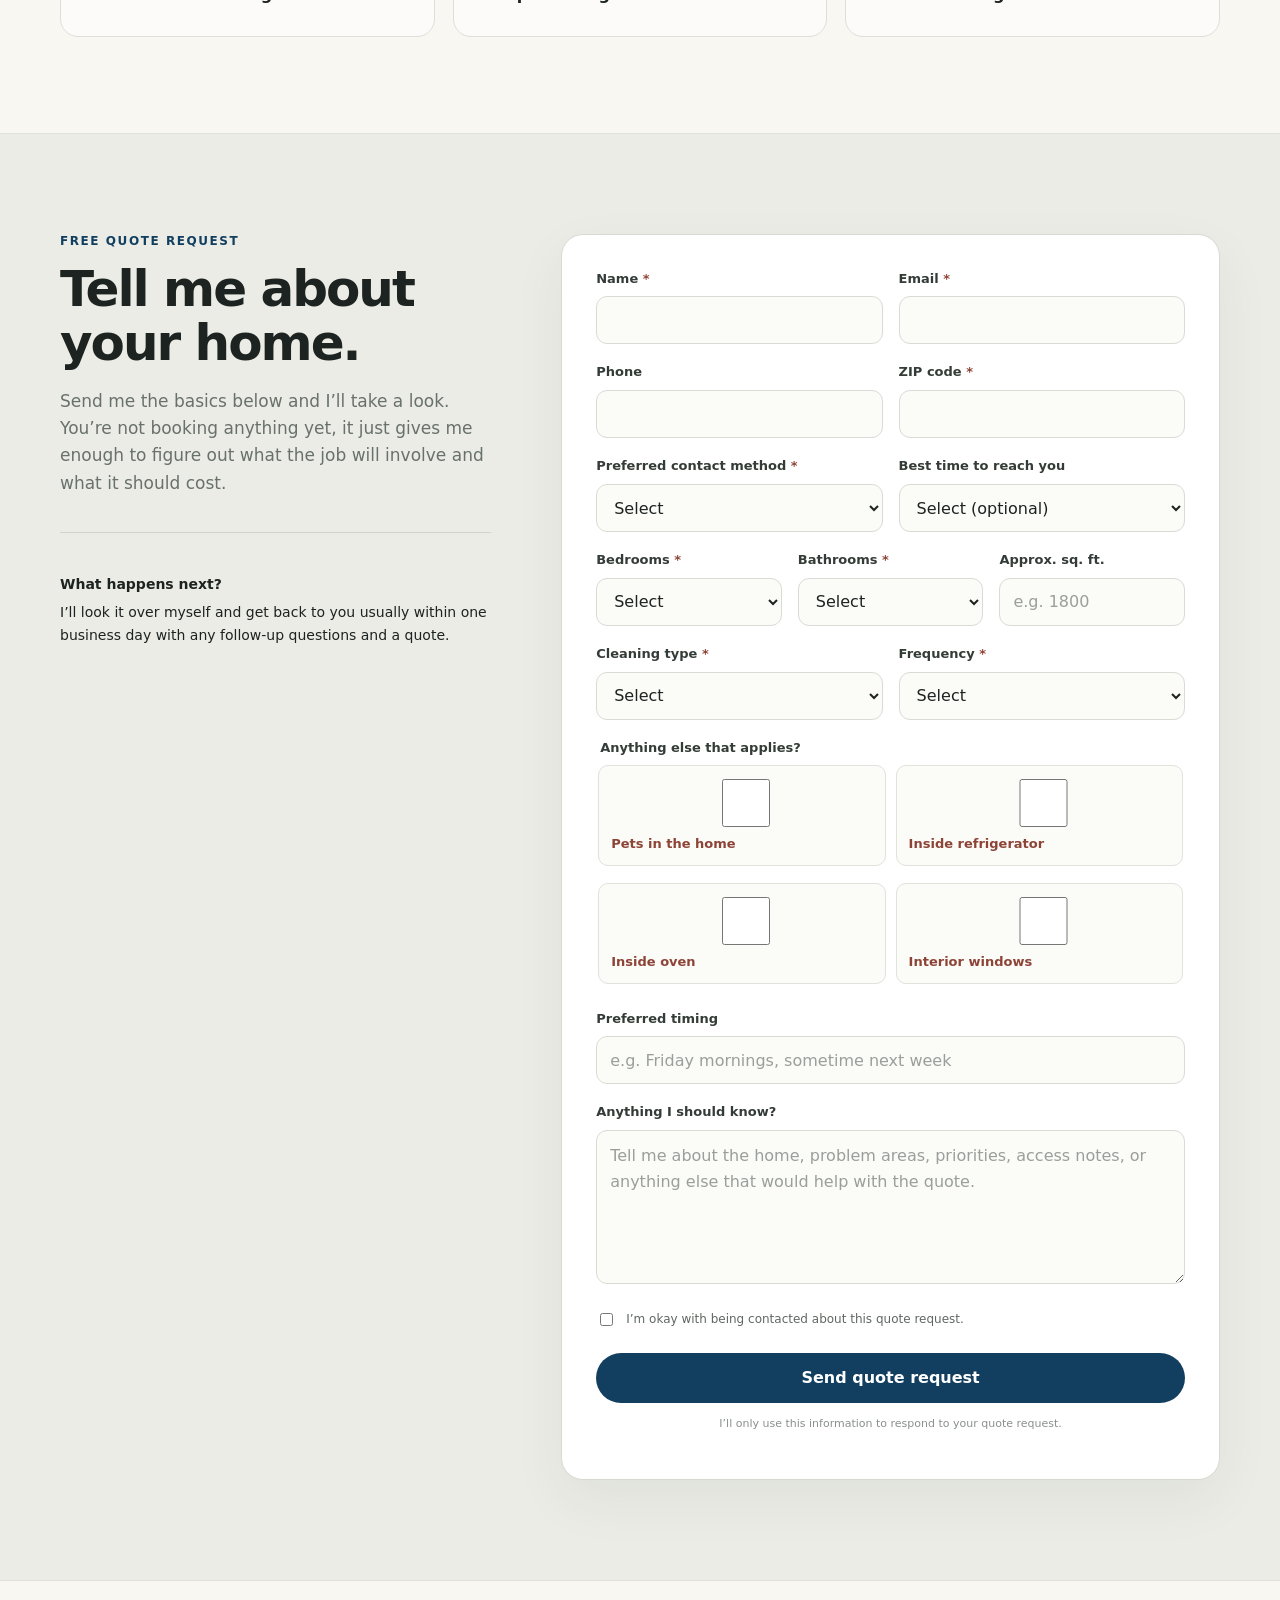
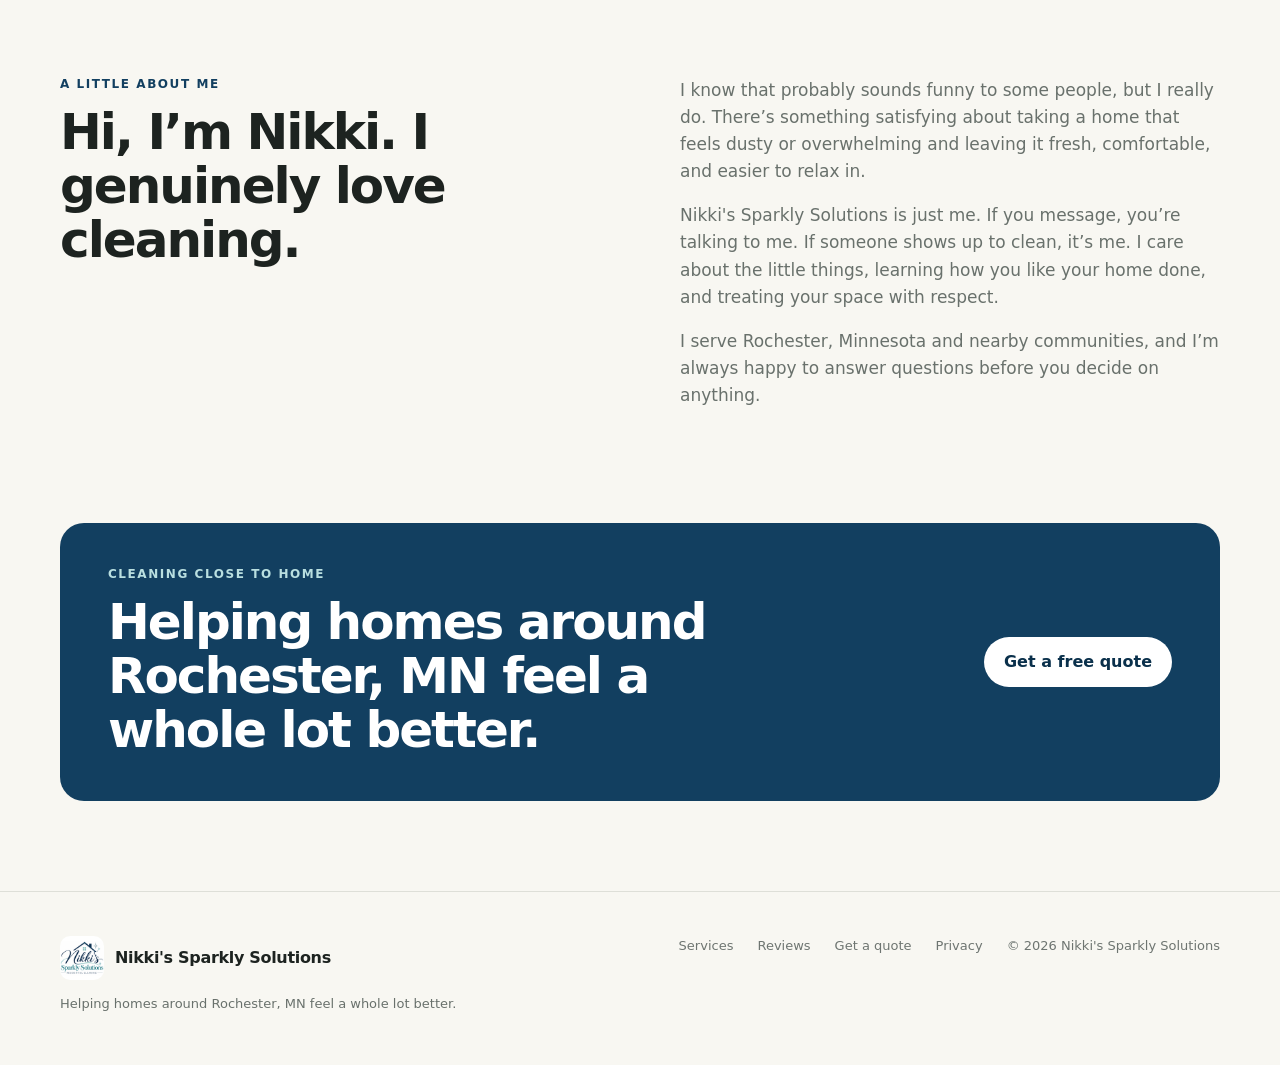
==== commit 4ff69738: "Add homepage email contact button" ====
--- a/index.html
+++ b/index.html
@@ -50,6 +50,7 @@
           <div class="hero-actions">
             <a class="button button-primary" href="#quote">Request a free quote</a>
             <a class="button button-secondary" href="#services">View services</a>
+            <a class="button button-secondary" href="mailto:contact@sparklynikki.com">Contact</a>
           </div>
           <div class="hero-points" aria-label="Highlights">
             <span>Just me, every visit</span>
@@ -293,6 +294,6 @@
       </div>
     </div>
   </footer>
-<script src="/admin/tracker.js?v=form-crm-1" data-api="https://admin.bells-pvm.workers.dev" defer></script>
+<script src="/admin/tracker.js?v=form-crm-1" data-api="https://admin.nikkisparklysolutions.workers.dev" defer></script>
 </body>
 </html>
--- a/styles.css
+++ b/styles.css
@@ -258,7 +258,7 @@
 a.is-disabled { pointer-events:none; }
 @media (max-width:760px) { .reviews-summary, .review-cta { align-items:stretch; flex-direction:column; } .reviews-grid { grid-template-columns:1fr; } .review-cta { padding:32px 24px; } .reviews-hero-actions { flex-direction:column; } }
 
-/* Final brand responsiveness */
+
 @media (max-width: 460px) {
   .brand-name { display: none; }
   .brand-logo-mark { width: 40px; height: 40px; }
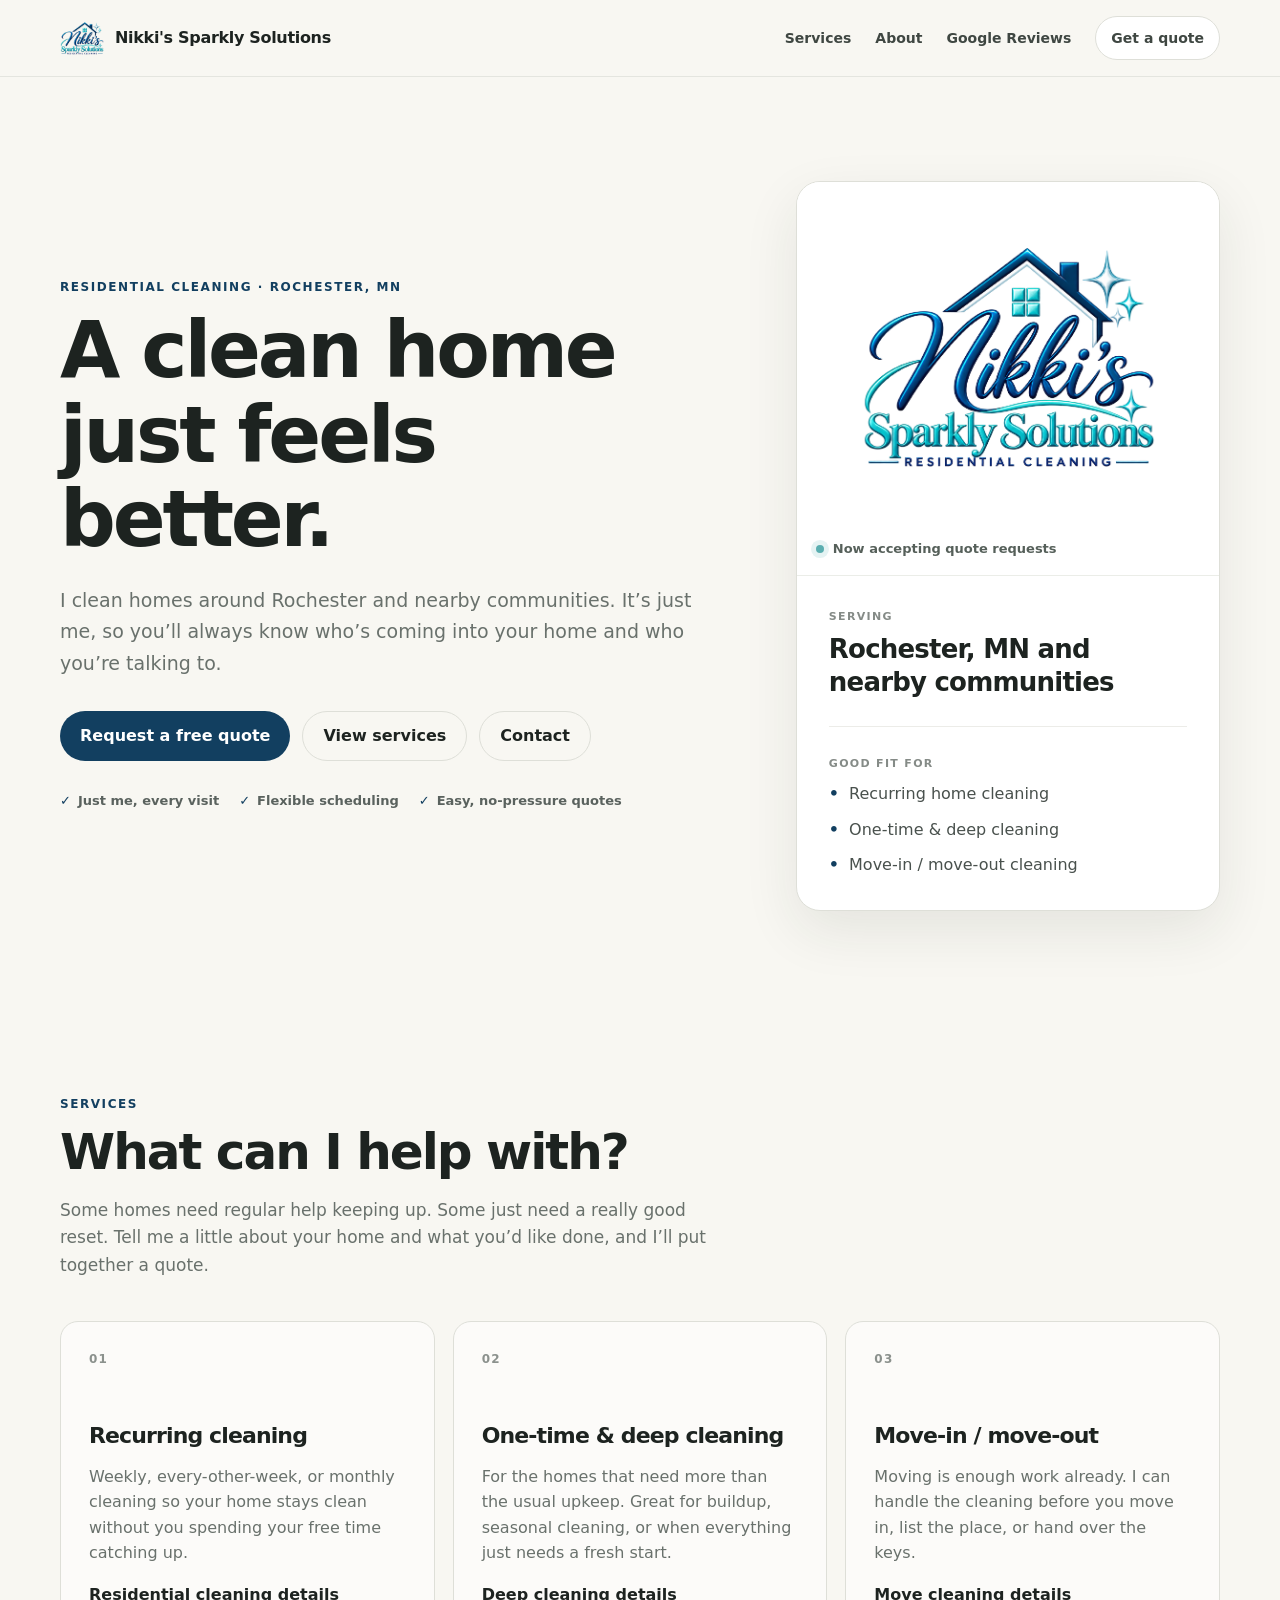
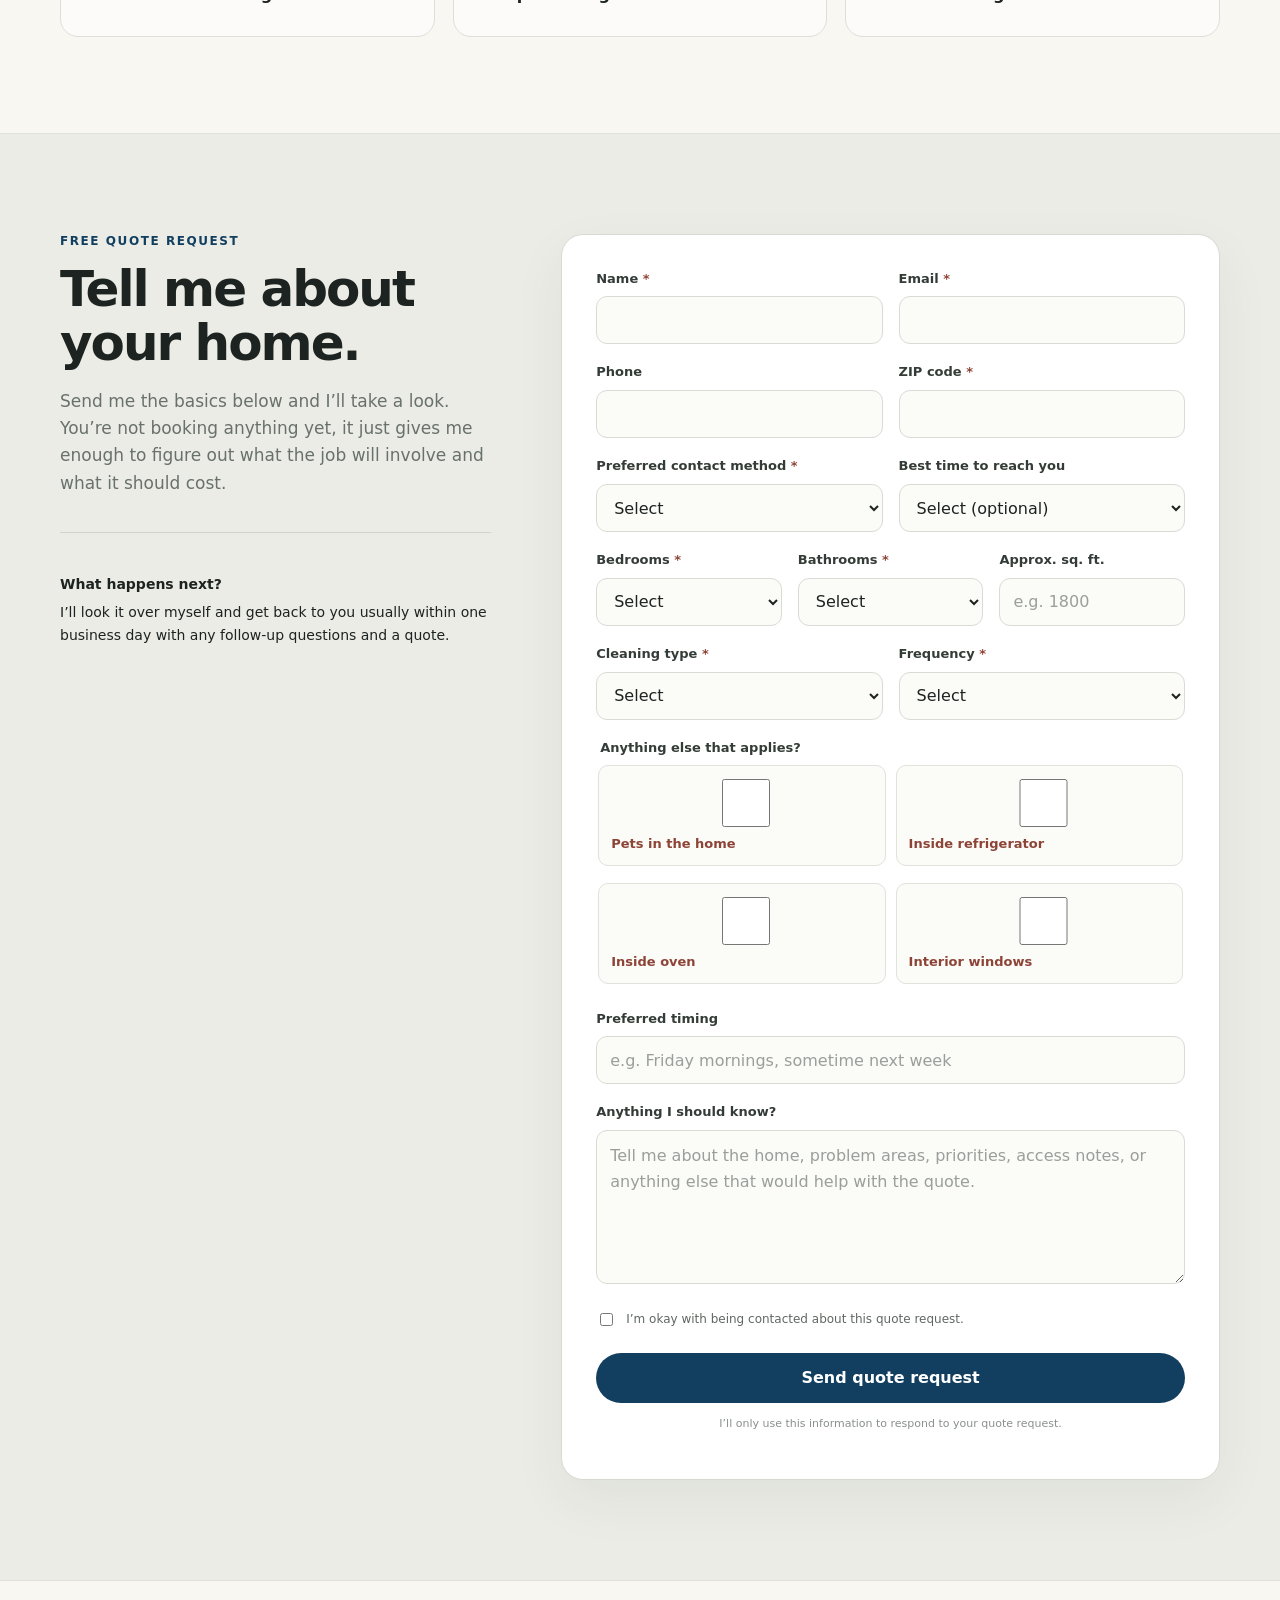
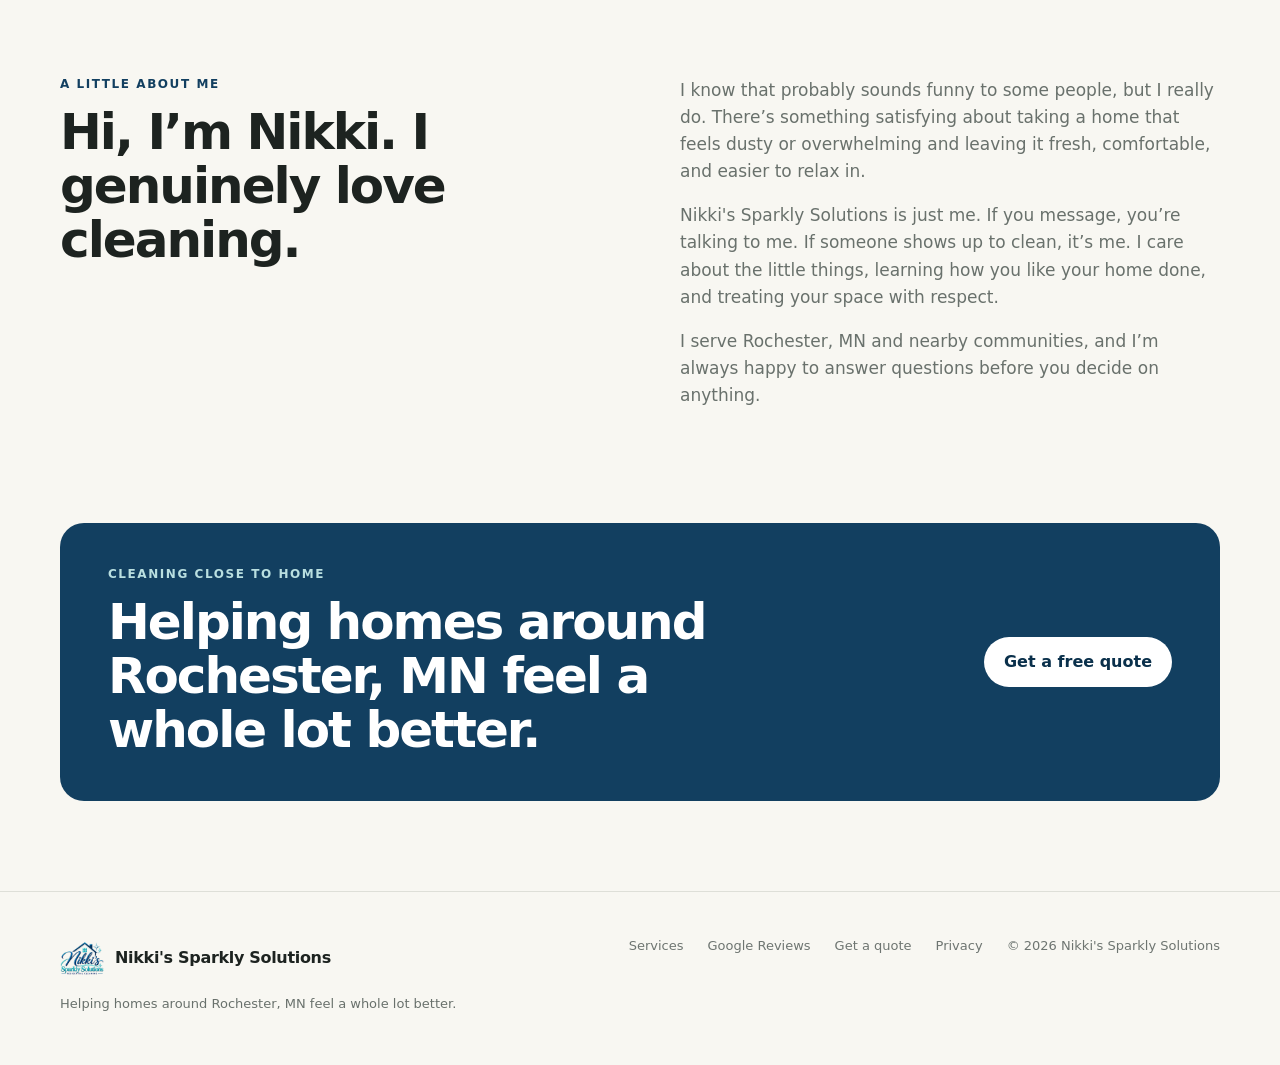
==== commit f5406dab: "Replace unused Google reviews integration with direct navigation link" ====
--- a/index.html
+++ b/index.html
@@ -34,7 +34,7 @@
       <nav class="nav" aria-label="Primary navigation">
         <a href="#services">Services</a>
         <a href="#about">About</a>
-        <a href="reviews.html">Reviews</a>
+        <a class="google-reviews-link" href="https://g.page/r/CRxONIWlUpBDECE/review" target="_blank" rel="noopener noreferrer">Google Reviews</a>
         <a href="#quote" class="nav-cta">Get a quote</a>
       </nav>
     </div>
@@ -287,7 +287,7 @@
       </div>
       <div class="footer-right">
         <a href="#services">Services</a>
-        <a href="reviews.html">Reviews</a>
+        <a class="google-reviews-link" href="https://g.page/r/CRxONIWlUpBDECE/review" target="_blank" rel="noopener noreferrer">Google Reviews</a>
         <a href="#quote">Get a quote</a>
         <a href="privacy.html">Privacy</a>
         <span>© <span id="year"></span> <span data-business-name>Nikki's Sparkly Solutions</span></span>
--- a/styles.css
+++ b/styles.css
@@ -189,8 +189,8 @@
 
 @media (max-width: 660px) {
   .shell { width: min(calc(100% - 28px), var(--shell)); }
-  .nav-wrap { height: 68px; }
-  .nav > a:not(.nav-cta) { display: none; }
+  .nav-wrap { min-height: 68px; height: auto; flex-wrap: wrap; padding-block: 12px; }
+  .nav > a:not(.nav-cta):not(.google-reviews-link) { display: none; }
   .brand-name { font-size: 15px; }
   .hero { padding: 58px 0 68px; }
   h1 { font-size: clamp(42px, 13vw, 60px); }
@@ -231,34 +231,6 @@
 @media (max-width: 760px) { .inner-hero { padding:5rem 0 3rem; } .content-grid { grid-template-columns:1fr; gap:2rem; } .detail-card { position:static; } }
 
 
-/* Reviews */
-.reviews-hero { padding-bottom: 3rem; }
-.reviews-hero-actions { display:flex; flex-wrap:wrap; gap:12px; margin-top:28px; }
-.reviews-summary { display:flex; align-items:end; justify-content:space-between; gap:30px; margin-bottom:30px; }
-.reviews-summary h2 { margin-bottom:8px; }
-.reviews-status { margin:0; color:var(--muted); max-width:680px; }
-.text-link { font-weight:750; text-decoration:underline; text-underline-offset:4px; white-space:nowrap; }
-.reviews-grid { display:grid; grid-template-columns:repeat(2,minmax(0,1fr)); gap:18px; }
-.review-card { padding:28px; border:1px solid var(--line); border-radius:var(--radius); background:rgba(255,255,255,.72); }
-.review-card-top { display:flex; align-items:center; justify-content:space-between; gap:18px; }
-.review-author-wrap { display:flex; align-items:center; gap:10px; min-width:0; }
-.review-avatar { width:36px; height:36px; border-radius:50%; object-fit:cover; flex:0 0 auto; }
-.review-author { color:var(--ink); font-weight:800; text-decoration:none; }
-.review-author:hover { text-decoration:underline; text-underline-offset:3px; }
-.review-stars { color:#8d6d24; letter-spacing:.08em; white-space:nowrap; }
-.review-time { margin:6px 0 18px; color:#8a908c; font-size:12px; }
-.review-text { margin:0; color:#48504b; line-height:1.75; }
-.review-source { margin:20px 0 0; color:#8a908c; font-size:11px; font-weight:700; text-transform:uppercase; letter-spacing:.08em; }
-.google-place-attributions { display:flex; flex-wrap:wrap; gap:8px 14px; margin-top:16px; color:#8a908c; font-size:11px; }
-.review-cta { margin-top:48px; min-height:230px; padding:40px 44px; border-radius:24px; background:var(--green); color:#fff; display:flex; align-items:center; justify-content:space-between; gap:32px; }
-.review-cta .eyebrow { color:#b9dfe0; }
-.review-cta h2 { max-width:670px; margin-bottom:10px; }
-.review-cta p:last-child { max-width:650px; margin-bottom:0; color:#d8e4dc; }
-.is-disabled { cursor:not-allowed; opacity:.58; }
-a.is-disabled { pointer-events:none; }
-@media (max-width:760px) { .reviews-summary, .review-cta { align-items:stretch; flex-direction:column; } .reviews-grid { grid-template-columns:1fr; } .review-cta { padding:32px 24px; } .reviews-hero-actions { flex-direction:column; } }
-
-
 @media (max-width: 460px) {
   .brand-name { display: none; }
   .brand-logo-mark { width: 40px; height: 40px; }
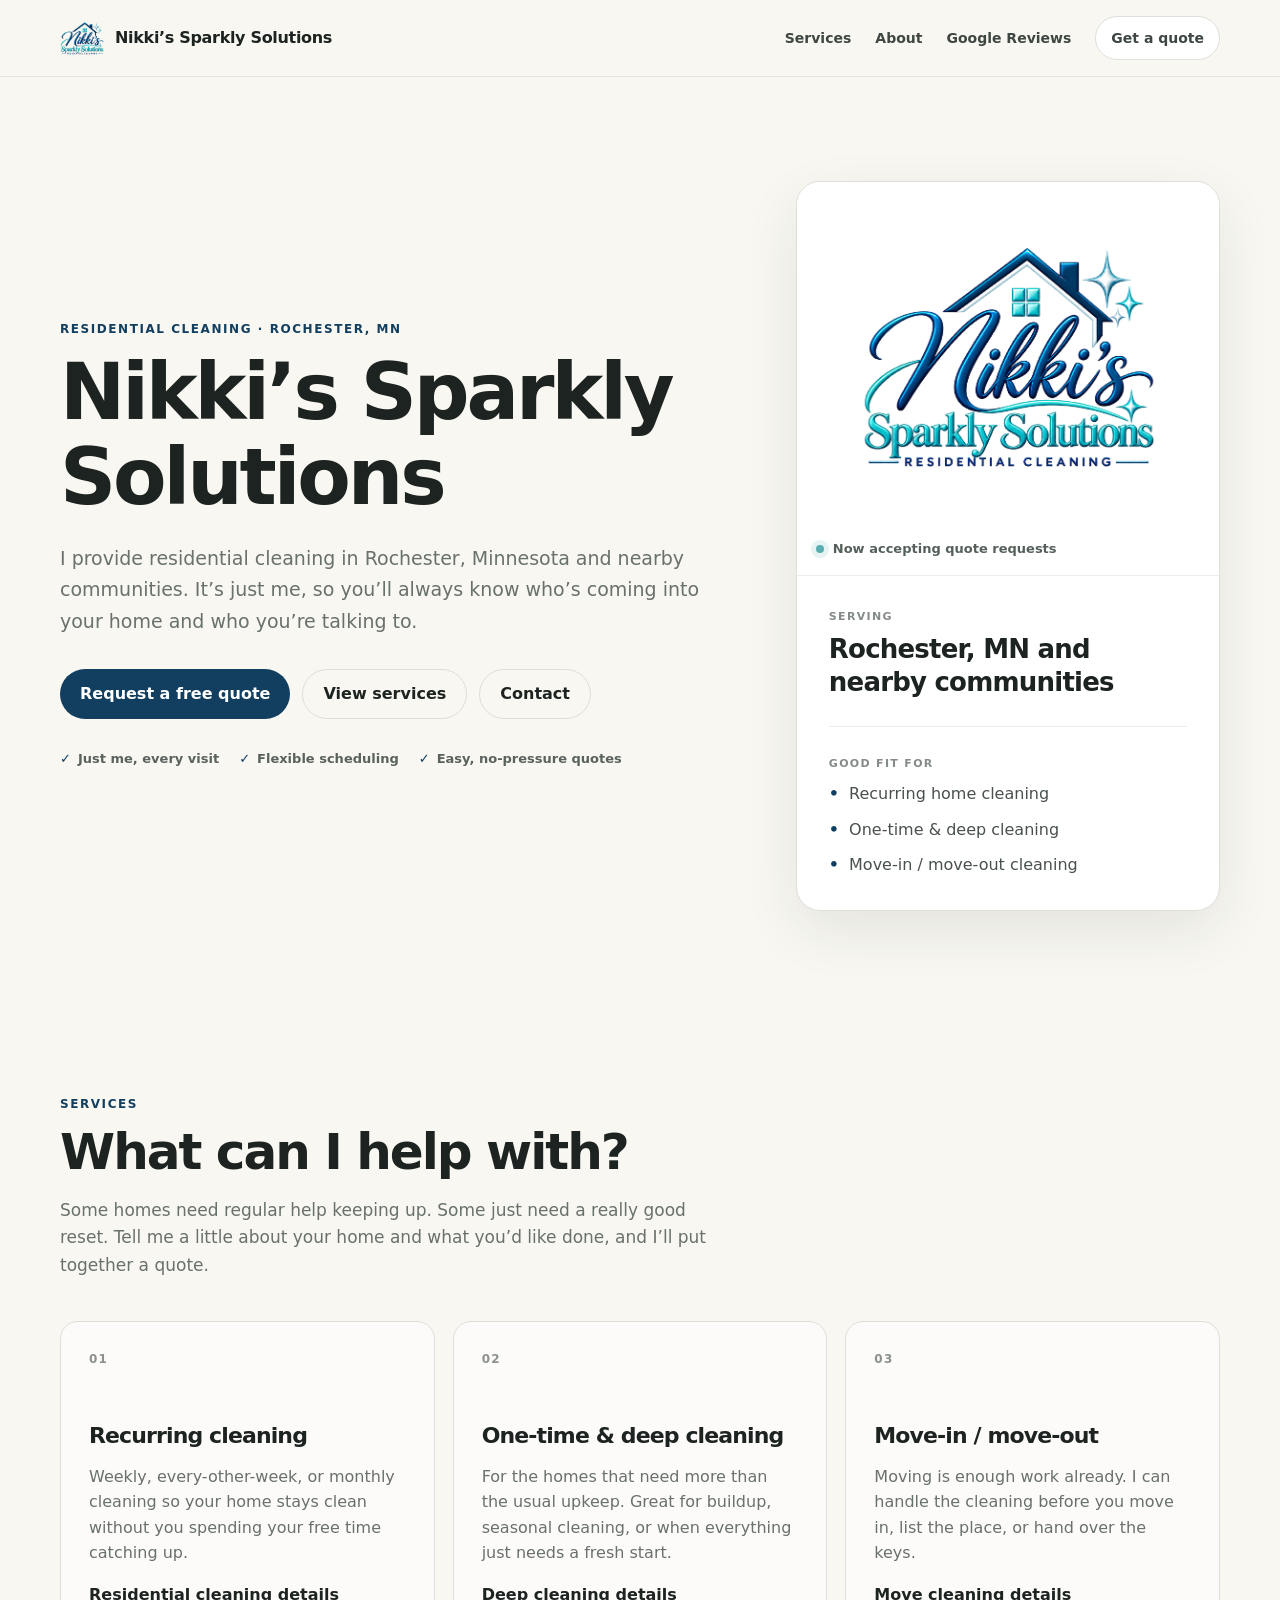
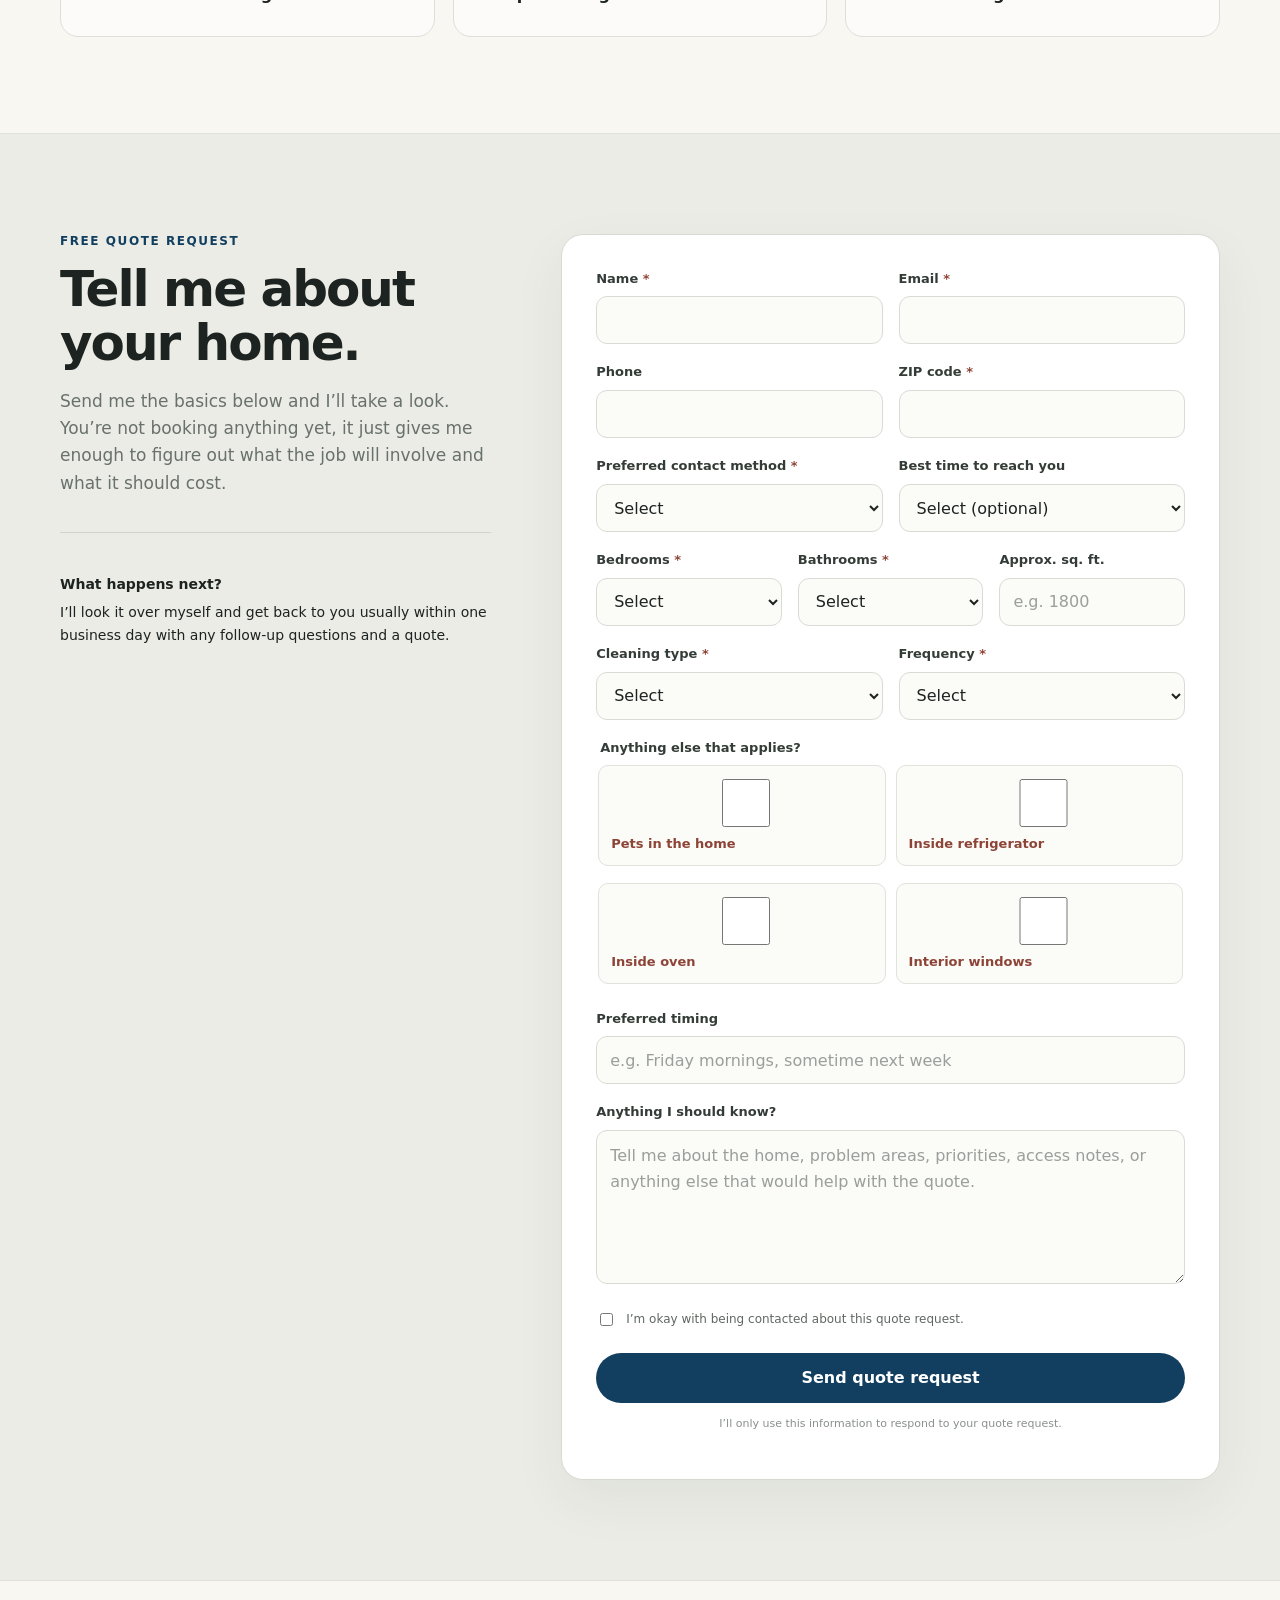
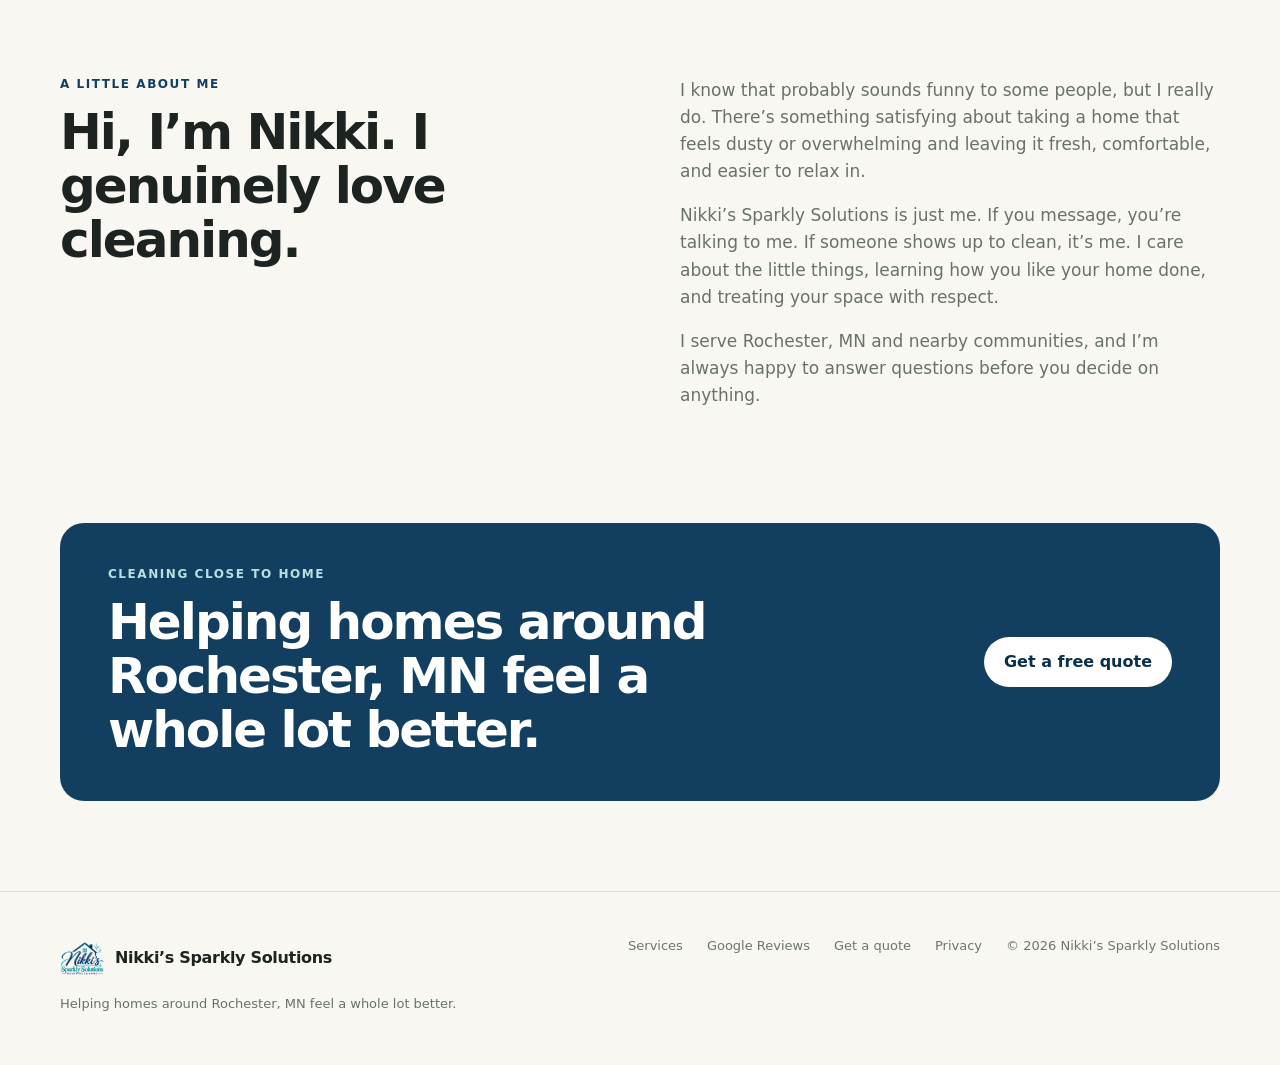
==== commit ef58bda7: "Align public SEO with Sparkly Nikki business identity and Rochester service area" ====
--- a/index.html
+++ b/index.html
@@ -3,24 +3,25 @@
 <head>
   <meta charset="utf-8">
   <meta name="viewport" content="width=device-width, initial-scale=1">
-  <meta name="description" content="Residential cleaning in Rochester, Minnesota from Nikki's Sparkly Solutions. Tell me about your home and request a free quote online.">
+  <meta name="description" content="Residential cleaning in Rochester, MN from Nikki’s Sparkly Solutions. Tell me about your home and request a free cleaning quote online.">
   <meta name="theme-color" content="#f8f7f2">
   <meta name="robots" content="index, follow, max-image-preview:large">
   <meta name="geo.region" content="US-MN">
   <meta name="geo.placename" content="Rochester">
   <meta property="og:url" content="https://sparklynikki.com/">
   <meta property="og:type" content="website">
+  <meta property="og:site_name" content="Nikki’s Sparkly Solutions">
   <meta property="og:locale" content="en_US">
-  <meta property="og:title" content="Nikki's Sparkly Solutions | Residential Cleaning in Rochester, MN">
-  <meta property="og:description" content="Residential cleaning in Rochester, Minnesota from Nikki's Sparkly Solutions. Tell me about your home and request a free quote online.">
+  <meta property="og:title" content="Nikki’s Sparkly Solutions | Residential Cleaning in Rochester, MN">
+  <meta property="og:description" content="Residential cleaning in Rochester, MN from Nikki’s Sparkly Solutions. Tell me about your home and request a free cleaning quote online.">
   <meta name="twitter:card" content="summary">
-  <title>Nikki's Sparkly Solutions | Residential Cleaning in Rochester, MN</title>
+  <title>Nikki’s Sparkly Solutions | Residential Cleaning in Rochester, MN</title>
   <link rel="canonical" id="canonical-link" href="https://sparklynikki.com/">
   <link rel="icon" type="image/png" href="assets/favicon.png">
   <meta property="og:image" id="og-image" content="https://sparklynikki.com/assets/logo.png">
-  <link rel="stylesheet" href="styles.css">
-  <script src="site-config.js"></script>
-  <script defer src="script.js?v=contact-preferences-1"></script>
+  <link rel="stylesheet" href="styles.css?v=direct-reviews-1">
+  <script src="site-config.js?v=direct-reviews-1"></script>
+  <script defer src="script.js?v=local-seo-1"></script>
 </head>
 <body data-page="home">
   <a class="skip-link" href="#main">Skip to content</a>
@@ -29,7 +30,7 @@
     <div class="shell nav-wrap">
       <a class="brand" href="#top" aria-label="Home">
         <img class="brand-logo-mark" src="assets/logo-mark.png" alt="" width="44" height="44">
-        <span class="brand-name" data-business-name>Nikki's Sparkly Solutions</span>
+        <span class="brand-name" data-business-name>Nikki’s Sparkly Solutions</span>
       </a>
       <nav class="nav" aria-label="Primary navigation">
         <a href="#services">Services</a>
@@ -45,8 +46,8 @@
       <div class="shell hero-grid">
         <div class="hero-copy">
           <p class="eyebrow">Residential cleaning · <span data-city-state>Rochester, MN</span></p>
-          <h1>A clean home just feels better.</h1>
-          <p class="hero-lede">I clean homes around Rochester and nearby communities. It’s just me, so you’ll always know who’s coming into your home and who you’re talking to.</p>
+          <h1>Nikki’s Sparkly Solutions</h1>
+          <p class="hero-lede">I provide residential cleaning in Rochester, Minnesota and nearby communities. It’s just me, so you’ll always know who’s coming into your home and who you’re talking to.</p>
           <div class="hero-actions">
             <a class="button button-primary" href="#quote">Request a free quote</a>
             <a class="button button-secondary" href="#services">View services</a>
@@ -61,7 +62,7 @@
 
         <aside class="hero-card" aria-label="Cleaning service overview">
           <div class="hero-logo-panel">
-            <img src="assets/logo.png" alt="Nikki's Sparkly Solutions residential cleaning logo" width="800" height="800">
+            <img src="assets/logo.png" alt="Nikki’s Sparkly Solutions residential cleaning logo" width="800" height="800">
           </div>
           <div class="hero-card-top">
             <span class="status-dot"></span>
@@ -259,7 +260,7 @@
         </div>
         <div class="about-copy">
           <p>I know that probably sounds funny to some people, but I really do. There’s something satisfying about taking a home that feels dusty or overwhelming and leaving it fresh, comfortable, and easier to relax in.</p>
-          <p><span data-business-name>Nikki's Sparkly Solutions</span> is just me. If you message, you’re talking to me. If someone shows up to clean, it’s me. I care about the little things, learning how you like your home done, and treating your space with respect.</p>
+          <p><span data-business-name>Nikki’s Sparkly Solutions</span> is just me. If you message, you’re talking to me. If someone shows up to clean, it’s me. I care about the little things, learning how you like your home done, and treating your space with respect.</p>
           <p>I serve <span data-service-area>Rochester, Minnesota and nearby communities</span>, and I’m always happy to answer questions before you decide on anything.</p>
         </div>
       </div>
@@ -281,7 +282,7 @@
       <div>
         <a class="brand footer-brand" href="#top">
           <img class="brand-logo-mark" src="assets/logo-mark.png" alt="" width="44" height="44">
-          <span class="brand-name" data-business-name>Nikki's Sparkly Solutions</span>
+          <span class="brand-name" data-business-name>Nikki’s Sparkly Solutions</span>
         </a>
         <p>Helping homes around <span data-city-state>Rochester, MN</span> feel a whole lot better.</p>
       </div>
@@ -290,7 +291,7 @@
         <a class="google-reviews-link" href="https://g.page/r/CRxONIWlUpBDECE/review" target="_blank" rel="noopener noreferrer">Google Reviews</a>
         <a href="#quote">Get a quote</a>
         <a href="privacy.html">Privacy</a>
-        <span>© <span id="year"></span> <span data-business-name>Nikki's Sparkly Solutions</span></span>
+        <span>© <span id="year"></span> <span data-business-name>Nikki’s Sparkly Solutions</span></span>
       </div>
     </div>
   </footer>
